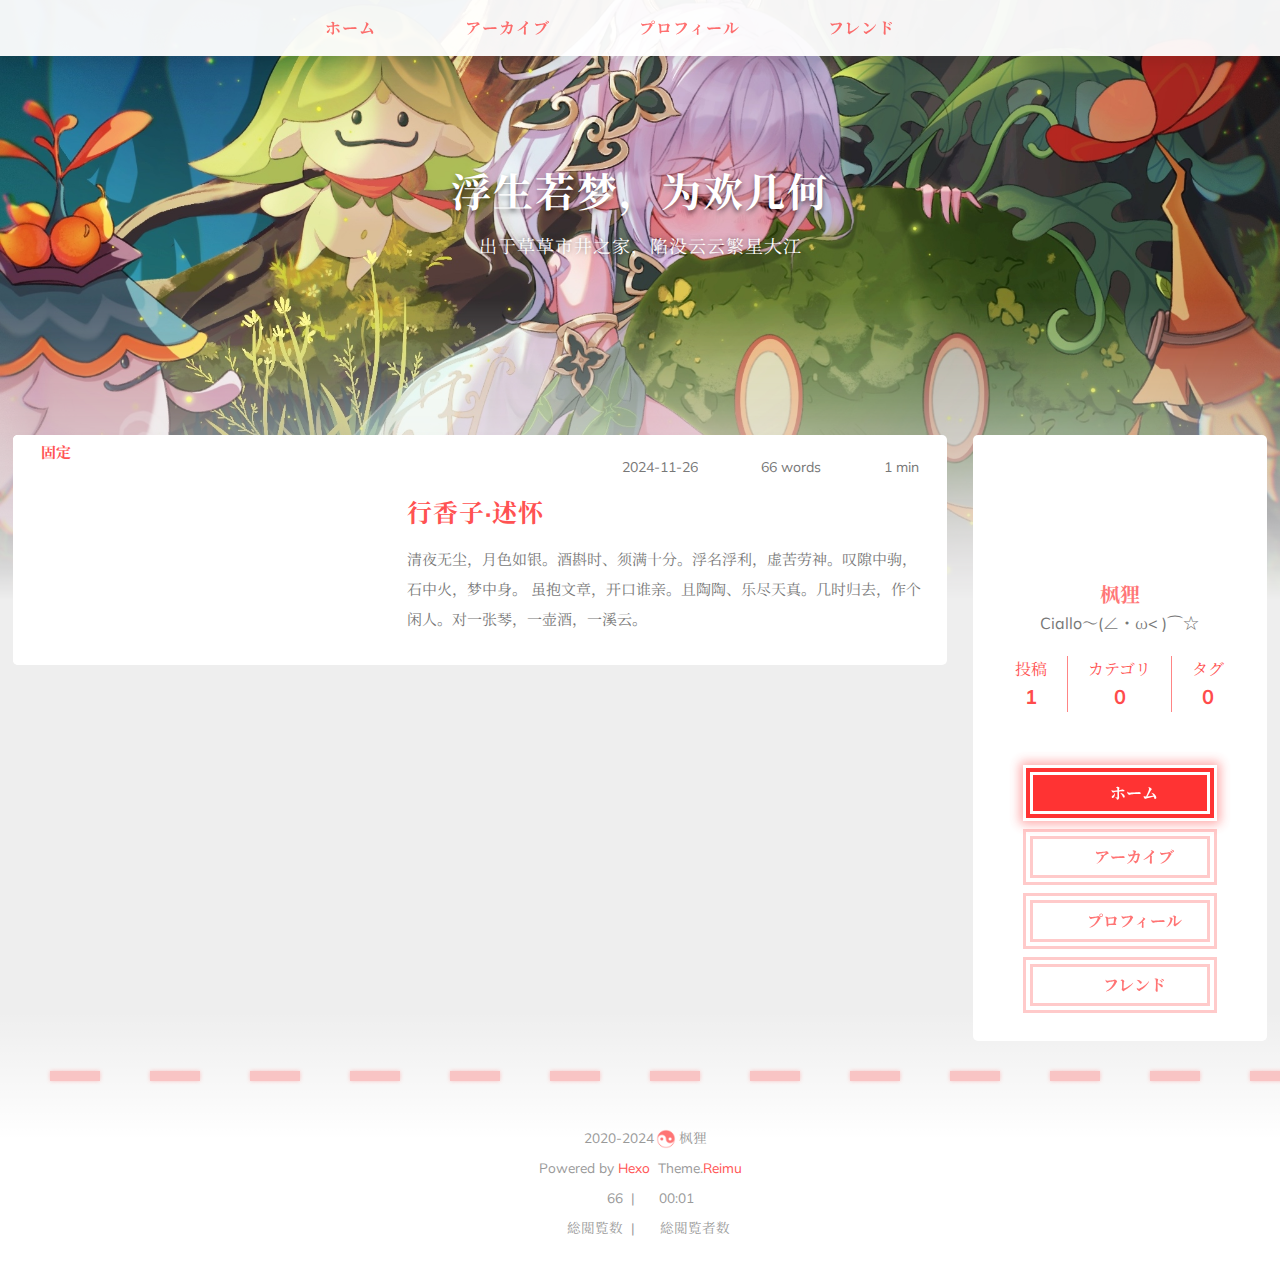
==== index.html @ 03279002 "Site updated: 2024-12-01 19:21:33" ====
<!DOCTYPE html>
  <html lang="zn-CN"  >
  <head>
  <meta charset="utf-8">
  

  

  

  
  <script>window.icon_font = '4552607_tq6stt6tcg';window.clipboard_tips = {"success":"复制成功(*^▽^*)","fail":"复制失败 (ﾟ⊿ﾟ)ﾂ","copyright":{"enable":false,"count":50,"content":"本文版权：本博客所有文章除特别声明外，均采用 BY-NC-SA 许可协议。转载请注明出处！"}};</script>
  
  
  <title>
    
    浮生若梦，为欢几何
  </title>
  <meta name="viewport" content="width=device-width, initial-scale=1, shrink-to-fit=no">
  <link rel="preconnect" href="https://fonts.gstatic.com/" crossorigin><link rel="preload" as="style" href="https://fonts.googleapis.com/css?family=Mulish:400,400italic,700,700italic%7CNoto%20Serif%20SC:400,400italic,700,700italic&display=swap"><link rel="stylesheet" href="https://fonts.googleapis.com/css?family=Mulish:400,400italic,700,700italic%7CNoto%20Serif%20SC:400,400italic,700,700italic&display=swap" media="print" onload="this.media&#x3D;&#39;all&#39;">
  
    <link rel="preload" href="//at.alicdn.com/t/c/font_4552607_tq6stt6tcg.woff2" as="font" type="font/woff2" crossorigin="anonymous">
  
  
    
<link rel="stylesheet" href="/css/loader.css">

  
  
    <meta name="description" content="Ciallo～(∠・ω&lt; )⌒☆">
<meta property="og:type" content="website">
<meta property="og:title" content="浮生若梦，为欢几何">
<meta property="og:url" content="https://youth-maple.github.io/index.html">
<meta property="og:site_name" content="浮生若梦，为欢几何">
<meta property="og:description" content="Ciallo～(∠・ω&lt; )⌒☆">
<meta property="og:locale" content="zn_CN">
<meta property="og:image" content="https://youth-maple.github.io/images/banner.png">
<meta property="article:author" content="枫狸">
<meta property="article:tag" content="闲心，梦游，不知归处，愿还于吾乡">
<meta name="twitter:card" content="summary">
<meta name="twitter:image" content="https://youth-maple.github.io/images/banner.png">
  
  
    <link rel="alternate" href="/atom.xml" title="浮生若梦，为欢几何" type="application/atom+xml">
  
  
    <link rel="shortcut icon" href="/images/%E8%8C%89%E8%8E%89.ico">
  
  
<link rel="stylesheet" href="/css/style.css">

  <link rel="preload" href="https://npm.webcache.cn/photoswipe@5.4.4/dist/photoswipe.css" as="style" onload="this.onload=null;this.rel='stylesheet'">
  
  
  
  
    
<script src="https://npm.webcache.cn/pace-js@1.2.4/pace.min.js" integrity="sha384-k6YtvFUEIuEFBdrLKJ3YAUbBki333tj1CSUisai5Cswsg9wcLNaPzsTHDswp4Az8" crossorigin="anonymous"></script>

  
  
    
<link rel="stylesheet" href="https://npm.webcache.cn/@reimujs/aos@0.1.0/dist/aos.css">

  
<meta name="generator" content="Hexo 7.3.0"></head>

  <body>
    
  <div id='loader'>
    <div class="loading-left-bg loading-bg"></div>
    <div class="loading-right-bg loading-bg"></div>
    <div class="spinner-box">
      <div class="loading-taichi">
        <svg width="150" height="150" viewBox="0 0 1024 1024" class="icon" version="1.1" xmlns="https://www.w3.org/2000/svg" shape-rendering="geometricPrecision">
          <path d="M303.5 432A80 80 0 0 1 291.5 592A80 80 0 0 1 303.5 432z" fill="var(--red-1, #ff5252)" />
          <path d="M512 65A447 447 0 0 1 512 959L512 929A417 417 0 0 0 512 95A417 417 0 0 0 512 929L512 959A447 447 0 0 1 512 65z 
         M512 95A417 417 0 0 1 929 512A208.5 208.5 0 0 1 720.5 720.5L720.5 592A80 80 0 0 0 720.5 432A80 80 0 0 0 720.5 592L720.5 720.5A208.5 208.5 0 0 1 512 512A208.5 208.5 0 0 0 303.5 303.5A208.5 208.5 0 0 0 95 512A417 417 0 0 1 512 95z" fill="var(--red-1, #ff5252)" />
        </svg>
      </div>
      <div class="loading-word">少女祈祷中...</div>
    </div>
  </div>
  </div>
  <script>
    var time = null;
    var startLoading = () => {
      time = Date.now();
      document.getElementById('loader').classList.remove("loading");
    }
    var endLoading = () => {
      if (!time) {
        document.body.style.overflow = 'auto';
        document.getElementById('loader').classList.add("loading");
      } else {
        if (Date.now() - time > 500) {
          time = null;
          document.body.style.overflow = 'auto';
          document.getElementById('loader').classList.add("loading");
        } else {
          setTimeout(endLoading, 500 - (Date.now() - time));
          time = null;
        }
      }
    }
    window.addEventListener('DOMContentLoaded', endLoading);
    document.getElementById('loader').addEventListener('click', endLoading);
  </script>

<div id="copy-tooltip" style="pointer-events: none; opacity: 0; transition: all 0.2s ease; position: fixed;top: 50%;left: 50%;z-index: 999;transform: translate(-50%, -50%);color: white;background: rgba(0, 0, 0, 0.5);padding: 10px 15px;border-radius: 10px;">
</div>


    <div id="container">
      <div id="wrap">
        <div id="header-nav">
  <nav id="main-nav">
    
      <span class="main-nav-link-wrap">
        <div class="main-nav-icon icon-taichi"></div>
        <a class="main-nav-link" href="/">ホーム</a>
      </span>
    
      <span class="main-nav-link-wrap">
        <div class="main-nav-icon icon-taichi"></div>
        <a class="main-nav-link" href="/archives">アーカイブ</a>
      </span>
    
      <span class="main-nav-link-wrap">
        <div class="main-nav-icon icon-taichi"></div>
        <a class="main-nav-link" href="/about">プロフィール</a>
      </span>
    
      <span class="main-nav-link-wrap">
        <div class="main-nav-icon icon-taichi"></div>
        <a class="main-nav-link" href="/friend">フレンド</a>
      </span>
    
    <a id="main-nav-toggle" class="nav-icon"></a>
  </nav>
  <nav id="sub-nav">
    
      <a id="nav-rss-link" class="nav-icon" href="/atom.xml" title="RSSフィード" target="_blank"></a>
    
    
    
  </nav>
</div>
<header id="header">
  
    
      <img fetchpriority="high" src="/images/101418711_p0.jpg" alt="">
    
  
  <div id="header-outer">
    <div id="header-title">
      
        
        
          <a href="/" id="logo">
            <h1 data-aos="slide-up">浮生若梦，为欢几何</h1>
          </a>
        
      
      
        
        <h2 id="subtitle-wrap" data-aos="slide-down">
          
            <a href="/" id="subtitle">出于草草市井之家，陷没云云繁星大江</a>
          
        </h2>
      
    </div>
  </div>
</header>

        <div id="content">
          
          <section id="main">
  
    <div class="post-wrapper">
  <div class="post-wrap-left" data-aos="fade-up">
    
      <a class="post-link" href="/2024/11/26/hello-world/" aria-label="行香子·述怀"></a>
    
    
      <div class="post-sticky">固定</div>
    
    <div class="post-cover-left">
      
        <img data-src="https://github.com/Youth-maple/image/blob/main/102796455_p0.jpg?raw=true" data-sizes="auto" alt="行香子·述怀" class="lazyload">
      
    </div>
    <div class="post-info">
      <div class="post-meta">
        <span><span class="icon-calendar"></span>2024-11-26</span>
        <span><span class="icon-pencil"></span>66 words</span>
        <span><span class="icon-clock"></span>1 min</span>
      </div>
      <h2 class="post-title">行香子·述怀</h2>
      <article class="post-article">
        
          清夜无尘，月色如银。酒斟时、须满十分。浮名浮利，虚苦劳神。叹隙中驹，石中火，梦中身。
虽抱文章，开口谁亲。且陶陶、乐尽天真。几时归去，作个闲人。对一张琴，一壶酒，一溪云。

        
      </article>
    </div>
  </div>
</div>
  



</section>
          
            <aside id="sidebar">
  <div class="sidebar-wrapper ">
    <div class="sidebar-wrap" data-aos="fade-up">
      
        <div class="sidebar-author">
  <img data-src="/avatar/maiden.webp" data-sizes="auto" alt="枫狸" class="lazyload">
  <div class="sidebar-author-name">枫狸</div>
  <div class="sidebar-description">Ciallo～(∠・ω&lt; )⌒☆</div>
</div>
<div class="sidebar-state">
  <div class="sidebar-state-article">
    <div>投稿</div>
    <div class="sidebar-state-number">1</div>
  </div>
  <div class="sidebar-state-category">
    <div>カテゴリ</div>
    <div class="sidebar-state-number">0</div>
  </div>
  <div class="sidebar-state-tag">
    <div>タグ</div>
    <div class="sidebar-state-number">0</div>
  </div>
</div>
<div class="sidebar-social">
  
</div>
<div class="sidebar-menu">
  
    <div class="sidebar-menu-link-wrap">
      <a class="sidebar-menu-link-dummy" href="/" aria-label="ホーム"></a>
      <div class="sidebar-menu-icon icon-taichi"></div>
      <div class="sidebar-menu-link">ホーム</div>
    </div>
  
    <div class="sidebar-menu-link-wrap">
      <a class="sidebar-menu-link-dummy" href="/archives" aria-label="アーカイブ"></a>
      <div class="sidebar-menu-icon icon-taichi"></div>
      <div class="sidebar-menu-link">アーカイブ</div>
    </div>
  
    <div class="sidebar-menu-link-wrap">
      <a class="sidebar-menu-link-dummy" href="/about" aria-label="プロフィール"></a>
      <div class="sidebar-menu-icon icon-taichi"></div>
      <div class="sidebar-menu-link">プロフィール</div>
    </div>
  
    <div class="sidebar-menu-link-wrap">
      <a class="sidebar-menu-link-dummy" href="/friend" aria-label="フレンド"></a>
      <div class="sidebar-menu-icon icon-taichi"></div>
      <div class="sidebar-menu-link">フレンド</div>
    </div>
  
</div>

      
      
    </div>
  </div>

  
</aside>

          
        </div>
        <footer id="footer">
  <div style="width: 100%; overflow: hidden">
    <div class="footer-line"></div>
  </div>
  <div id="footer-info">
    
    <div>
      <span class="icon-copyright"></span>
      2020-2024
      <span class="footer-info-sep"></span>
      枫狸
    </div>
    
      <div>
        Powered by&nbsp;<a href="https://hexo.io/" rel="noopener external nofollow noreferrer" target="_blank">Hexo</a>&nbsp;
        Theme.<a href="https://github.com/D-Sketon/hexo-theme-reimu" rel="noopener external nofollow noreferrer" target="_blank">Reimu</a>
      </div>
    
    
      <div>
        <span class="icon-brush"></span>
        66
        &nbsp;|&nbsp;
        <span class="icon-coffee"></span>
        00:01
      </div>
    
    
    
    
      <div>
        <span class="icon-eye"></span>
        <span id="busuanzi_container_site_pv">総閲覧数&nbsp;<span id="busuanzi_value_site_pv"></span></span>
        &nbsp;|&nbsp;
        <span class="icon-user"></span>
        <span id="busuanzi_container_site_uv">総閲覧者数&nbsp;<span id="busuanzi_value_site_uv"></span></span>
      </div>
    
  </div>
</footer>

        <div class="sidebar-top">
          <div class="sidebar-top-taichi"></div>
          <div class="arrow-up"></div>
        </div>
        <div id="mask"></div>
      </div>
      <nav id="mobile-nav">
  <div class="sidebar-wrap">
    
      <div class="sidebar-author">
  <img data-src="/avatar/maiden.webp" data-sizes="auto" alt="枫狸" class="lazyload">
  <div class="sidebar-author-name">枫狸</div>
  <div class="sidebar-description">Ciallo～(∠・ω&lt; )⌒☆</div>
</div>
<div class="sidebar-state">
  <div class="sidebar-state-article">
    <div>投稿</div>
    <div class="sidebar-state-number">1</div>
  </div>
  <div class="sidebar-state-category">
    <div>カテゴリ</div>
    <div class="sidebar-state-number">0</div>
  </div>
  <div class="sidebar-state-tag">
    <div>タグ</div>
    <div class="sidebar-state-number">0</div>
  </div>
</div>
<div class="sidebar-social">
  
</div>
<div class="sidebar-menu">
  
    <div class="sidebar-menu-link-wrap">
      <a class="sidebar-menu-link-dummy" href="/" aria-label="ホーム"></a>
      <div class="sidebar-menu-icon icon-taichi"></div>
      <div class="sidebar-menu-link">ホーム</div>
    </div>
  
    <div class="sidebar-menu-link-wrap">
      <a class="sidebar-menu-link-dummy" href="/archives" aria-label="アーカイブ"></a>
      <div class="sidebar-menu-icon icon-taichi"></div>
      <div class="sidebar-menu-link">アーカイブ</div>
    </div>
  
    <div class="sidebar-menu-link-wrap">
      <a class="sidebar-menu-link-dummy" href="/about" aria-label="プロフィール"></a>
      <div class="sidebar-menu-icon icon-taichi"></div>
      <div class="sidebar-menu-link">プロフィール</div>
    </div>
  
    <div class="sidebar-menu-link-wrap">
      <a class="sidebar-menu-link-dummy" href="/friend" aria-label="フレンド"></a>
      <div class="sidebar-menu-icon icon-taichi"></div>
      <div class="sidebar-menu-link">フレンド</div>
    </div>
  
</div>

    
  </div>
  
</nav>

    </div>
    
    
<script src="https://npm.webcache.cn/lazysizes@5.3.2/lazysizes.min.js" integrity="sha384-3gT&#x2F;vsepWkfz&#x2F;ff7PpWNUeMzeWoH3cDhm&#x2F;A8jM7ouoAK0&#x2F;fP&#x2F;9bcHHR5kHq2nf+e" crossorigin="anonymous"></script>


<script src="https://npm.webcache.cn/clipboard@2.0.11/dist/clipboard.min.js" integrity="sha384-J08i8An&#x2F;QeARD9ExYpvphB8BsyOj3Gh2TSh1aLINKO3L0cMSH2dN3E22zFoXEi0Q" crossorigin="anonymous"></script>



<script src="/js/script.js"></script>



  
<script src="/js/aos.js"></script>

  <script>
    var aosInit = () => {
      AOS.init({
        duration: 1000,
        easing: "ease",
        once: true,
        offset: 50,
      });
    };
    if (document.readyState === 'loading') {
      document.addEventListener('DOMContentLoaded', aosInit);
    } else {
      aosInit();
    }
  </script>



<script src="/js/pjax_script.js" data-pjax></script>







  
<script src="https://npm.webcache.cn/mouse-firework@0.0.6/dist/index.umd.js" integrity="sha384-vkGvf25gm1C1PbcoD5dNfc137HzNL&#x2F;hr1RKA5HniJOaawtvUmH5lTVFgFAruE9Ge" crossorigin="anonymous"></script>

  <script>
    window.firework && window.firework(JSON.parse('{"excludeElements":["a","button"],"particles":[{"shape":"circle","move":["emit"],"easing":"easeOutExpo","colors":["#ff5252","#ff7c7c","#ffafaf","#ffd0d0"],"number":20,"duration":[1200,1800],"shapeOptions":{"radius":[16,32],"alpha":[0.3,0.5]}},{"shape":"circle","move":["diffuse"],"easing":"easeOutExpo","colors":["#ff0000"],"number":1,"duration":[1200,1800],"shapeOptions":{"radius":20,"alpha":[0.2,0.5],"lineWidth":6}}]}'))
  </script>








<div id="lazy-script">
  <div>
    
    
      
    
    
  </div>
</div>


  <script>
    console.log(String.raw`%c 
 ______     ______     __     __    __     __  __    
/\  == \   /\  ___\   /\ \   /\ "-./  \   /\ \/\ \   
\ \  __<   \ \  __\   \ \ \  \ \ \-./\ \  \ \ \_\ \  
 \ \_\ \_\  \ \_____\  \ \_\  \ \_\ \ \_\  \ \_____\ 
  \/_/ /_/   \/_____/   \/_/   \/_/  \/_/   \/_____/ 
                                                  
`,'color: #ff5252;')
    console.log('%c Theme.Reimu v' + '0.3.5' + ' %c https://github.com/D-Sketon/hexo-theme-reimu ', 'color: white; background: #ff5252; padding:5px 0;', 'padding:4px;border:1px solid #ff5252;')
  </script>
  



  
<script src="https://npm.webcache.cn/busuanzi@2.3.0/bsz.pure.mini.js" integrity="sha384-0M75wtSkhjIInv4coYlaJU83+OypaRCIq2SukQVQX04eGTCBXJDuWAbJet56id+S" crossorigin="anonymous" async></script>




<script>
  if ('serviceWorker' in navigator) {
    navigator.serviceWorker.getRegistrations().then((registrations) => {
      for (let registration of registrations) {
        registration.unregister();
      }
    });
  }
</script>

  </body>
  </html>
---- css/loader.css ----
[data-theme="dark"] #loader .loading-bg {
  background-color: rgba(37,37,37,0.9);
}
[data-theme="dark"] #loader .spinner-box .loading-word {
  color: var(--red-1, #ff5252);
}
#loader .loading-bg {
  position: fixed;
  z-index: 1000;
  width: 50%;
  height: 100%;
  background-color: rgba(255,255,255,0.9);
  transition: 0.8s;
}
#loader .loading-right-bg {
  right: 0;
}
#loader .spinner-box {
  position: fixed;
  z-index: 1001;
  display: flex;
  justify-content: center;
  align-items: center;
  width: 100%;
  height: 100vh;
  opacity: 1;
  transition: 0.5s;
}
#loader .spinner-box .loading-taichi {
  opacity: 0.8;
  animation: rotate-all 2s linear infinite;
}
#loader .spinner-box .loading-word {
  position: absolute;
  color: var(--red-1, #ff5252);
  top: calc(50% + 110px);
  left: 50%;
  transform: translate(-50%, -50%);
  font: 700 1.2rem Mulish, 'Noto Serif SC', 'Noto Serif JP', -apple-system, 'PingFang SC', 'Microsoft YaHei', sans-serif;
}
#loader.loading .loading-left-bg {
  transform: translate(-100%, 0);
}
#loader.loading .loading-right-bg {
  transform: translate(100%, 0);
}
#loader.loading .spinner-box {
  opacity: 0;
  visibility: hidden;
}
@keyframes rotate-all {
  100% {
    transform: rotate(360deg);
  }
}
---- css/style.css ----
:root {
  --red-0: #f00;
  --red-1: #ff5252;
  --red-2: #ff7c7c;
  --red-3: #ffafaf;
  --red-4: #ffd0d0;
  --red-5: #ffe4e4;
  --red-5-5: #ffecec;
  --red-6: #fff3f3;
  --grey-9: #999;
  --grey-7: #777;
  --color-archive-year: #000;
  --color-default: #555;
  --color-border: var(--red-3);
  --color-link: var(--red-1);
  --color-background: #eee;
  --color-code-background: #f5f5f5;
  --color-header-background: rgba(255,255,255,0.9);
  --color-footer-background: #fff;
  --color-mobile-nav-background: #fff;
  --color-wrap: #fff;
  --color-sticky: #fff;
  --color-h2-border: #eee;
  --color-meta-shadow: var(--red-6);
  --color-hover-shadow: rgba(150,150,150,0.1);
  --color-h2-after: var(--red-1);
  --color-red-6-shadow: rgba(255,78,78,0.6);
  --color-red-3-shadow: rgba(255,78,78,0.3);
  --highlight-nav: #e6e6e6;
  --highlight-scrollbar: #d6d6d6;
  --highlight-background: #f7f7f7;
  --highlight-current-line: #dadada;
  --highlight-selection: #e9e9e9;
  --highlight-foreground: #4d4d4d;
  --highlight-comment: #7d7d7d;
  --highlight-red: #c8362b;
  --highlight-orange: #b66014;
  --highlight-yellow: #cb911d;
  --highlight-green: #2ea52e;
  --highlight-aqua: #479d9d;
  --highlight-blue: #1973b8;
  --highlight-purple: #7135ac;
  --cursor-default: url("../images/cursor/reimu-cursor-default.png"), auto;
  --cursor-pointer: url("../images/cursor/reimu-cursor-pointer.png"), pointer;
  --cursor-text: url("../images/cursor/reimu-cursor-text.png"), text;
}
[data-theme="dark"]:root {
  --red-0: var(--red-1);
  --red-4: rgba(255,208,208,0.5);
  --red-5: rgba(255,228,228,0.2);
  --red-5-5: rgba(255,236,236,0.1);
  --red-6: rgba(255,243,243,0.2);
  --color-archive-year: #999;
  --color-default: #999;
  --color-border: var(--red-5);
  --color-background: #21252b;
  --color-code-background: rgba(232,232,232,0.1);
  --color-header-background: #222;
  --color-footer-background: #21252b;
  --color-mobile-nav-background: #21252b;
  --color-wrap: #272b30;
  --color-h2-border: #47474a;
  --color-meta-shadow: rgba(0,0,0,0.2);
  --color-hover-shadow: rgba(0,0,0,0.2);
  --highlight-nav: #2e353f;
  --highlight-scrollbar: #454d59;
  --highlight-background: #22272e;
  --highlight-current-line: #393939;
  --highlight-selection: #515151;
  --highlight-foreground: #ccc;
  --highlight-comment: #999;
  --highlight-red: #f47067;
  --highlight-orange: #f69d50;
  --highlight-yellow: #fc6;
  --highlight-green: #9c9;
  --highlight-aqua: #6cc;
  --highlight-blue: #54b6ff;
  --highlight-purple: #dcbdfb;
}
[data-theme="dark"]:root img {
  filter: brightness(70%);
}
[data-theme="dark"]:root .pswp__img {
  opacity: 1;
  filter: none;
  animation: none;
}
[data-theme="dark"]:root img.lazyloaded {
  opacity: 1;
  animation: blur-darken 0.8s ease-in-out forwards;
}
body [data-aos='fade-up'] {
  transform: translate3d(0, 30px, 0);
}
body [data-aos='zoom-in'] {
  transform: scale(0.8);
}
[data-aos^=fade],
[data-aos^=zoom] {
  transition-property: all !important;
}
@keyframes blur {
  0% {
    filter: blur(10px);
  }
  to {
    filter: blur(0);
  }
}
@keyframes blur-darken {
  0% {
    filter: blur(10px) brightness(70%);
  }
  to {
    filter: blur(0) brightness(70%);
  }
}
@keyframes rotate-all {
  100% {
    transform: rotate(360deg);
  }
}
@keyframes transform-all {
  100% {
    transform: translateX(-100px);
  }
}
.article-entry h1 {
  font-size: 2em;
}
.article-entry h2 {
  font-size: 1.5em;
  position: relative;
}
.article-entry h2:before {
  content: "";
  position: absolute;
  width: 100%;
  border-bottom: 1px solid var(--color-h2-border);
  bottom: -15px;
  box-sizing: unset;
  transition: 1s;
}
.article-entry h2:after {
  content: "";
  position: absolute;
  background: var(--color-h2-after);
  width: 1em;
  height: 7px;
  bottom: -18px;
  left: 0;
  border-radius: 10px;
  box-shadow: 0 2px 12px var(--color-red-6-shadow);
  transition: 0.3s;
}
.article-entry h2:hover:after {
  width: 3em;
}
.article-entry h3 {
  font-size: 1.3em;
}
.article-entry h4 {
  font-size: 1.2em;
}
.article-entry h5 {
  font-size: 1em;
}
.article-entry h6 {
  font-size: 1em;
  color: var(--grey-9);
}
.article-entry hr {
  margin: 10px 0;
  opacity: 0.3;
  height: 4px;
  background-image: linear-gradient(to right, var(--red-0) 50%, transparent 0%);
  background-size: 50px 4px;
  background-repeat: repeat-x;
  border: none;
  filter: drop-shadow(0px 0px 2px var(--red-1));
  transition: opacity 0.3s;
}
.article-entry hr:hover {
  opacity: 0.5;
}
.article-entry strong {
  font-weight: bold;
}
.article-entry em,
.article-entry cite {
  font-style: italic;
}
.article-entry sup,
.article-entry sub {
  font-size: 0.75em;
  line-height: 0;
  position: relative;
  vertical-align: baseline;
}
.article-entry sup {
  top: -0.5em;
}
.article-entry sub {
  bottom: -0.2em;
}
.article-entry small {
  font-size: 0.85em;
}
.article-entry acronym,
.article-entry abbr {
  text-decoration: none;
  border-bottom: 1px dotted;
}
.article-entry ul,
.article-entry ol,
.article-entry dl {
  margin: 0 20px;
  line-height: 1.8em;
}
.article-entry ul ul,
.article-entry ol ul,
.article-entry ul ol,
.article-entry ol ol {
  margin-top: 0;
  margin-bottom: 0;
}
.article-entry ul {
  list-style: disc;
}
.article-entry ol {
  list-style: decimal;
}
.article-entry dt {
  font-weight: bold;
}
@font-face {
  font-family: "iconfont";
  src: url("//at.alicdn.com/t/c/font_4552607_tq6stt6tcg.woff2") format('woff2');
  font-display: swap;
}
.tag-wrap .archives-tag-list-link:before {
  font-family: "iconfont";
  content: "\e622";
}
.category-wrap .archives-category-list-link:before {
  font-family: "iconfont";
  content: "\e604";
}
.article-date-link:before {
  font-family: "iconfont";
  content: "\e606";
}
.article-category-link:before {
  font-family: "iconfont";
  content: "\e604";
}
.article-tag-list-link:before {
  font-family: "iconfont";
  content: "\e622";
}
.article-comment-link:before {
  font-family: "iconfont";
  content: "\e608";
}
.icon-copyright:before {
  font-family: "iconfont";
  content: "\e60a";
}
.icon-brush:before {
  font-family: "iconfont";
  content: "\e618";
}
.icon-coffee:before {
  font-family: "iconfont";
  content: "\e607";
}
.icon-eye:before {
  font-family: "iconfont";
  content: "\e60f";
}
.icon-user:before {
  font-family: "iconfont";
  content: "\e628";
}
#main-nav-toggle:before {
  font-family: "iconfont";
  content: "\e62f";
}
#nav-rss-link:before {
  font-family: "iconfont";
  content: "\e61f";
}
#nav-search-btn:before {
  font-family: "iconfont";
  content: "\e631";
}
#nav-sun-btn:before {
  font-family: "iconfont";
  content: "\e621";
}
#nav-moon-btn:before {
  font-family: "iconfont";
  content: "\e617";
}
.icon-copy:before {
  font-family: "iconfont";
  content: "\e60c";
}
.icon-chevron-down:before {
  font-family: "iconfont";
  content: "\e609";
}
.icon-check:before {
  font-family: "iconfont";
  content: "\e636";
}
.icon-times:before {
  font-family: "iconfont";
  content: "\e637";
}
.post-meta .icon-calendar:before {
  font-family: "iconfont";
  content: "\e605";
}
.post-meta .icon-pencil:before {
  font-family: "iconfont";
  content: "\e61b";
}
.post-meta .icon-clock:before {
  font-family: "iconfont";
  content: "\e613";
}
.post-sticky:before {
  font-family: "iconfont";
  content: "\e627";
}
.reimu-popup .popup-btn-close:before {
  font-family: "iconfont";
  content: "\e626";
}
.reimu-search-input-icon:before {
  font-family: "iconfont";
  content: "\e631";
}
.ais-pagination--item__previous a:before {
  font-family: "iconfont";
  content: "\e601";
}
.ais-pagination--item__next a:before {
  font-family: "iconfont";
  content: "\e630";
}
.sidebar-btn-wrapper .sidebar-toc-btn:before {
  font-family: "iconfont";
  content: "\e633";
}
.sidebar-btn-wrapper .sidebar-common-btn:before {
  font-family: "iconfont";
  content: "\e632";
}
.sidebar-top .arrow-up:before {
  font-family: "iconfont";
  content: "\e634";
}
.icon-link:before {
  font-family: "iconfont";
  content: "\e639";
}
.icon-globe:before {
  font-family: "iconfont";
  content: "\e638";
}
.icon-creative-commons:before {
  font-family: "iconfont";
  content: "\e63a";
}
.icon-taichi:before {
  font-family: "iconfont";
  content: "\e62b";
}
html,
body,
div,
span,
applet,
object,
iframe,
h1,
h2,
h3,
h4,
h5,
h6,
p,
blockquote,
pre,
a,
abbr,
acronym,
address,
big,
cite,
code,
del,
dfn,
em,
img,
ins,
kbd,
q,
s,
samp,
small,
strike,
strong,
sub,
sup,
tt,
var,
dl,
dt,
dd,
ol,
ul,
li,
fieldset,
form,
label,
legend,
table,
caption,
tbody,
tfoot,
thead,
tr,
th,
td {
  margin: 0;
  padding: 0;
  border: 0;
  outline: 0;
  font-weight: inherit;
  font-style: inherit;
  font-family: inherit;
  font-size: 100%;
  vertical-align: baseline;
}
body {
  line-height: 1;
  color: #000;
  background: #fff;
}
ol,
ul {
  list-style: none;
}
table {
  border-collapse: separate;
  border-spacing: 0;
  vertical-align: middle;
}
caption,
th,
td {
  text-align: left;
  font-weight: normal;
  vertical-align: middle;
}
a img {
  border: none;
}
h1,
h2,
h3,
h4,
h5,
h6 {
  font-family: 'Mulish','Noto Serif SC', -apple-system, 'PingFang SC', 'Microsoft YaHei', sans-serif;
  font-weight: 700;
}
input,
button {
  margin: 0;
  padding: 0;
}
input::-moz-focus-inner,
button::-moz-focus-inner {
  border: 0;
  padding: 0;
}
html,
body,
#container {
  height: 100%;
  scroll-behavior: smooth;
  cursor: var(--cursor-default);
}
body {
  width: 100%;
  background: var(--color-background);
  -webkit-text-size-adjust: 100%;
  -webkit-font-smoothing: antialiased;
  text-size-adjust: 100%;
  font-family: 'Mulish','Noto Serif SC', -apple-system, 'PingFang SC', 'Microsoft YaHei', sans-serif;
  transition: background 0.3s;
}
body ::selection {
  background: var(--red-1);
  color: #fff;
}
a {
  cursor: var(--cursor-pointer) !important;
}
.site-search input {
  cursor: var(--cursor-text) !important;
}
#main span,
#main p,
#main code,
#main kbd,
#main input,
#main textarea {
  cursor: var(--cursor-text) !important;
}
#main nav span {
  cursor: var(--cursor-default) !important;
}
#container {
  position: relative;
}
.mobile-nav-on {
  overflow: hidden !important;
}
#wrap {
  position: absolute;
  z-index: 1;
  top: 0;
  left: 0;
  height: 100%;
  width: 100%;
  transition: 0.3s;
  background: var(--color-background);
}
#main {
  padding: 0 10px;
  max-width: 100%;
  box-sizing: border-box;
}
@media screen and (max-width: 959px) {
  #main {
    min-width: 100%;
  }
}
#content {
  position: relative;
  display: flex;
  padding-top: 5px;
  align-items: stretch;
  max-width: 1350px;
  margin: 0 auto;
  overflow: visible;
}
@media screen and (min-width: 960px) {
  #main {
    padding: 0;
    width: 73%;
    margin: 0 1%;
  }
}
#mask {
  display: none;
  z-index: 1000;
  position: fixed;
  top: 0;
  left: 0;
  width: 100%;
  height: 100%;
  background: rgba(0,0,0,0.5);
}
.mobile-nav-on #mask {
  display: block;
}
#header {
  min-height: 400px;
  height: 35vh;
  position: relative;
}
#header img {
  position: absolute;
  top: 0;
  left: 0;
  width: 100%;
  height: 150%;
  z-index: -2;
  user-select: none;
  display: block;
  object-fit: cover;
  transition: 0.3s;
  -webkit-mask: linear-gradient(to top, transparent, #fff 50%);
  mask: linear-gradient(to top, transparent, #fff 50%);
}
@media screen and (max-width: 959px) {
  #header img {
    height: 120%;
  }
}
@media screen and (max-width: 767px) {
  #header img {
    height: 100%;
  }
}
#header-outer {
  height: 100%;
  position: relative;
  max-width: 100%;
}
[data-theme="dark"] #header-nav:hover {
  background: var(--color-header-background);
}
#header-nav {
  position: fixed;
  top: 0;
  left: 0;
  right: 0;
  display: flex;
  justify-content: center;
  overflow: hidden;
  background: var(--color-header-background);
  box-shadow: 0 0 15px 5px rgba(0,0,0,0.1);
  transition: background 0.3s, top 0.3s;
  z-index: 200;
}
#header-nav:hover {
  background: rgba(255,255,255,0.95);
}
#header-nav.header-nav-hidden {
  top: -80px;
}
#header-title {
  font-family: 'Mulish','Noto Serif SC', -apple-system, 'PingFang SC', 'Microsoft YaHei', sans-serif;
  font-weight: 700;
  text-align: center;
  position: absolute;
  top: 50%;
  margin: -20px 2.5% 0;
  width: 95%;
}
#logo,
#subtitle {
  text-decoration: none;
  color: #fff;
}
#logo {
  font-size: 40px;
  font-weight: 700;
  letter-spacing: 2px;
  display: inline-block;
  transform: translateY(-20%);
  text-shadow: 0 0.2rem 0.3rem rgba(0,0,0,0.5);
}
@media screen and (max-width: 959px) {
  #logo {
    font-size: 35px;
  }
}
@media screen and (min-width: 480px) and (max-width: 767px) {
  #logo {
    font-size: 30px;
  }
}
@media screen and (max-width: 479px) {
  #logo {
    font-size: 30px;
  }
}
#subtitle {
  font-size: 18px;
  font-weight: 400;
  letter-spacing: 1px;
  text-shadow: 0 0 5px rgba(0,0,0,0.5);
}
@media screen and (max-width: 959px) {
  #subtitle {
    font-size: 15px;
  }
}
@media screen and (min-width: 480px) and (max-width: 767px) {
  #subtitle {
    font-size: 14px;
  }
}
@media screen and (max-width: 479px) {
  #subtitle {
    font-size: 13px;
  }
}
#subtitle-wrap {
  margin-top: 18px;
}
#main-nav {
  display: flex;
  align-items: center;
}
.nav-icon,
.main-nav-link-wrap,
.main-nav-link,
.main-nav-icon {
  color: var(--red-0);
  opacity: 0.8;
  text-decoration: none;
  transition: 0.2s;
  padding: 20px 15px;
}
.main-nav-link-wrap {
  padding: 0 15px;
  display: flex;
  transition: 0.3s;
}
.main-nav-link-wrap:hover {
  opacity: 1;
}
@media screen and (max-width: 959px) {
  .main-nav-link-wrap {
    padding: 0 10px;
  }
}
@media screen and (max-width: 767px) {
  .main-nav-link-wrap {
    padding: 0 4px;
  }
}
.nav-icon {
  text-align: center;
  font-size: 14px;
  width: 14px;
  height: 14px;
  will-change: transform;
}
.nav-icon:hover {
  opacity: 1;
  transform: scale(1.1);
}
[data-theme="dark"] .main-nav-link,
[data-theme="dark"] .nav-icon,
[data-theme="dark"] .main-nav-link-wrap {
  color: var(--red-2);
}
@media screen and (max-width: 767px) {
  .main-nav-link-wrap {
    display: none;
  }
}
.main-nav-link-wrap:hover .main-nav-icon:before {
  transform: rotate(90deg) scale(1.1);
}
.main-nav-link {
  letter-spacing: 1px;
  font-weight: 700;
  opacity: 0.7;
}
.main-nav-icon {
  cursor: var(--cursor-pointer);
  padding: 15px 5px;
  display: flex;
  align-items: center;
}
.main-nav-icon:before {
  font-size: 24px;
  font-weight: 400;
  transform: rotate(90deg);
  transition: transform 0.3s;
  will-change: transform;
}
#main-nav-toggle {
  display: none;
}
@media screen and (max-width: 767px) {
  #main-nav-toggle {
    display: block;
  }
}
#sub-nav {
  display: flex;
  align-items: center;
}
#nav-sun-btn:before,
#nav-moon-btn:before {
  font-weight: 700;
}
.hr-line {
  margin: 10px 35px;
  opacity: 0.3;
  height: 4px;
  background-image: linear-gradient(to right, var(--red-0) 50%, transparent 0%);
  background-size: 50px 4px;
  background-repeat: repeat-x;
  filter: drop-shadow(0px 0px 2px var(--red-1));
  transition: opacity 0.3s;
}
.hr-line:hover {
  opacity: 0.5;
}
.article-inner {
  background: var(--color-wrap);
  border-radius: 5px;
  overflow: hidden;
  transition: 0.3s;
}
.article-meta {
  display: flex;
  flex-direction: column;
  padding: 20px 35px 0;
}
.article-date-link,
.article-category-link {
  text-decoration: none;
  text-transform: uppercase;
  font-size: 14px;
  color: var(--red-1);
  background: var(--red-5);
  border-radius: 20px;
  padding: 10px 18px;
  margin: 0 12px 1em 0;
  box-shadow: 0 0 5px 3px var(--color-meta-shadow);
  transition: 0.3s;
}
.article-date {
  display: flex;
}
.article-date-link:before {
  margin-right: 10px;
}
.article-category {
  display: flex;
  flex-wrap: wrap;
}
.article-category-link:before {
  font-weight: 700;
  margin-right: 10px;
}
.article-entry {
  color: var(--color-default);
  padding: 0 35px;
}
.article-entry:before,
.article-entry:after {
  content: "";
  display: table;
}
.article-entry:after {
  clear: both;
}
@media screen and (max-width: 767px) {
  .article-entry {
    padding: 0 20px;
  }
}
.article-entry p,
.article-entry table {
  line-height: 1.8em;
  margin: 1.8em 0;
}
.article-entry h1,
.article-entry h2,
.article-entry h3,
.article-entry h4,
.article-entry h5,
.article-entry h6 {
  font-weight: bold;
  line-height: 1.2em;
  margin: 1.2em 0;
}
.article-entry h1:before,
.article-entry h2:before,
.article-entry h3:before,
.article-entry h4:before,
.article-entry h5:before,
.article-entry h6:before {
  font-family: "iconfont";
  font-weight: normal;
}
.article-entry h1 a,
.article-entry h2 a,
.article-entry h3 a,
.article-entry h4 a,
.article-entry h5 a,
.article-entry h6 a {
  font-family: "iconfont";
  opacity: 0.5;
  margin-right: 5px;
  transition: 0.3s;
}
.article-entry h1 a:hover,
.article-entry h2 a:hover,
.article-entry h3 a:hover,
.article-entry h4 a:hover,
.article-entry h5 a:hover,
.article-entry h6 a:hover {
  opacity: 0.8;
  text-decoration: none !important;
}
.article-entry h2 {
  margin-bottom: 40px;
}
.article-entry a {
  color: var(--color-link);
  text-decoration: none;
}
.article-entry a:hover {
  text-decoration: underline;
}
.article-entry ul,
.article-entry ol,
.article-entry dl {
  margin-top: 1.8em;
  margin-bottom: 1.8em;
}
.article-entry li:hover::marker {
  transition: color 0.2s;
  color: var(--red-1);
}
.article-entry img,
.article-entry video {
  max-width: 100%;
  height: auto;
  display: block;
  margin: auto;
  opacity: 0;
  transition: 0.3s;
}
.article-entry img.lazyloaded {
  opacity: 1;
  animation: blur 0.8s ease-in-out forwards;
}
.article-entry iframe {
  border: none;
}
.article-entry table {
  width: 100%;
  border-collapse: collapse;
  border-spacing: 0;
}
.article-entry th {
  font-weight: bold;
  border-bottom: 3px solid var(--color-border);
  padding-bottom: 0.5em;
}
.article-entry td {
  border-bottom: 1px solid var(--color-border);
  padding: 10px 0;
}
.article-entry blockquote {
  background: var(--red-5-5);
  border-left: 6px var(--red-4) solid;
  margin: 1.8em 0;
  border-radius: 5px;
  transition: 0.3s;
  padding: 1px 10px;
  box-shadow: 0 0 5px 2px var(--color-meta-shadow);
}
.article-entry blockquote:hover {
  box-shadow: 0 0 6px 6px var(--color-meta-shadow);
}
.article-entry blockquote footer {
  font-size: 14px;
  margin: 1.8em 0;
}
.article-entry blockquote footer cite:before {
  content: "—";
  padding: 0 0.5em;
}
.article-entry .pullquote {
  text-align: left;
  width: 45%;
  margin: 0;
}
.article-entry .pullquote.left {
  margin-left: 0.5em;
  margin-right: 1em;
}
.article-entry .pullquote.right {
  margin-right: 0.5em;
  margin-left: 1em;
}
.article-entry .caption {
  color: var(--grey-9);
  display: block;
  font-size: 0.9em;
  margin-top: 0.5em;
  position: relative;
  text-align: center;
}
.article-entry .video-container {
  position: relative;
  padding-top: 56.25%;
  height: 0;
  overflow: hidden;
}
.article-entry .video-container iframe,
.article-entry .video-container object,
.article-entry .video-container embed {
  position: absolute;
  top: 0;
  left: 0;
  width: 100%;
  height: 100%;
  margin-top: 0;
}
.article-more-link a {
  display: inline-block;
  line-height: 1em;
  padding: 10px 18px;
  border-radius: 20px;
  background: var(--red-5);
  color: var(--red-1);
  text-decoration: none;
  box-shadow: 0 0 5px 3px var(--color-meta-shadow);
  transition: 0.3s;
}
.article-more-link a:hover {
  background: var(--color-link);
  color: #fff;
  text-decoration: none;
}
.article-footer {
  font-size: 14px;
  margin: 0 35px 20px;
}
.article-footer:before,
.article-footer:after {
  content: "";
  display: table;
}
.article-footer:after {
  clear: both;
}
.article-footer:hover:before {
  opacity: 0.5;
}
.article-footer:before {
  content: "";
  display: block;
  margin-top: 10px;
  opacity: 0.3;
  height: 4px;
  background-image: linear-gradient(to right, var(--red-0) 50%, transparent 0%);
  background-size: 50px 4px;
  background-repeat: repeat-x;
  filter: drop-shadow(0px 0px 2px var(--red-1));
  transition: 0.3s;
}
.article-footer a {
  text-decoration: none;
}
.article-tag-list-link,
.article-comment-link,
.article-visitor-link {
  color: var(--red-1);
  margin-top: 20px;
}
.article-tag-list-item {
  float: left;
  text-decoration: none;
  text-transform: uppercase;
  background: var(--red-5);
  border-radius: 20px;
  padding: 10px 18px;
  margin-top: 20px;
  margin-right: 10px;
  box-shadow: 0 0 5px 3px var(--color-meta-shadow);
}
.article-tag-list-link:before {
  margin-right: 10px;
}
.article-comment-link {
  float: right;
  background: var(--red-5);
  margin-left: 20px;
  border-radius: 20px;
  padding: 10px 18px;
}
.article-comment-link:before {
  margin-right: 10px;
}
.article-visitor-link {
  float: right;
  font-size: 14px;
  background: var(--red-5);
  border-radius: 20px;
  padding: 10px 18px;
}
#article-nav {
  margin-top: 10px;
  display: flex;
  flex-direction: column;
  border-radius: 5px;
  overflow: hidden;
}
@media screen and (min-width: 768px) {
  #article-nav {
    flex-direction: row;
  }
}
.article-nav-link-wrap {
  color: #fff;
  position: relative;
  flex: 1;
  display: flex;
  flex-direction: column;
  justify-content: center;
  padding-left: 20px;
  opacity: 0.9;
  transition: opacity 0.3s;
  height: 150px;
  min-height: 150px;
  flex-shrink: 0;
}
.article-nav-link-wrap a,
.article-nav-link-wrap img {
  position: absolute;
  top: 0;
  left: 0;
  width: 100%;
  height: 100%;
  filter: brightness(70%);
}
.article-nav-link-wrap img {
  display: block;
  opacity: 0;
  object-fit: cover;
  z-index: -1;
}
.article-nav-link-wrap img.lazyloaded {
  opacity: 1;
}
.article-nav-link-wrap:hover {
  opacity: 1;
}
.article-nav-link-right {
  align-items: flex-end;
  padding-right: 20px;
}
.article-nav-caption {
  text-transform: uppercase;
  letter-spacing: 2px;
  font-weight: bold;
}
.article-nav-title {
  font-size: 1.2em;
  line-height: 1.8em;
  margin-top: 0.8em;
  text-shadow: 0 0.2rem 0.3rem rgba(0,0,0,0.5);
}
.article-gallery {
  background: #000;
  position: relative;
}
.article-gallery-photos {
  position: relative;
  overflow: hidden;
}
.article-gallery-img {
  display: none;
  max-width: 100%;
}
.article-gallery-img:first-child {
  display: block;
}
.article-gallery-img.loaded {
  position: absolute;
  display: block;
}
.article-gallery-img img {
  display: block;
  max-width: 100%;
  margin: 0 auto;
}
.katex-display {
  overflow-x: auto;
  overflow-y: hidden;
}
.post-link {
  position: absolute;
  top: 0;
  left: 0;
  width: 100%;
  height: 100%;
}
.post-wrap-left,
.post-wrap-right {
  width: 100%;
  height: 230px;
  margin-bottom: 40px;
  position: relative;
  border-radius: 5px;
  background: var(--color-wrap);
  display: flex;
  transition: 0.3s;
}
[data-theme="dark"] .post-wrap-left,
[data-theme="dark"] .post-wrap-right {
  box-shadow: 0 0 10px 3px var(--color-hover-shadow);
}
.post-wrapper {
  border-radius: 5px;
  transition: 0.3s;
}
.post-wrapper .aos-animate {
  transition-property: initial !important;
}
@media screen and (min-width: 768px) {
  .post-wrapper .aos-animate:hover {
    box-shadow: 0 0 10px 3px var(--color-hover-shadow);
  }
}
.post-wrapper img {
  will-change: transform;
}
@media screen and (min-width: 768px) {
  .post-wrapper:hover {
    transform: scale(1.01);
  }
  .post-wrapper:hover img {
    transform: scale(1.05);
  }
}
.post-wrap-right {
  flex-direction: row-reverse;
}
@media screen and (max-width: 767px) {
  .post-wrap-left,
  .post-wrap-right {
    flex-direction: column;
    height: 400px;
  }
}
.post-info {
  height: 100%;
  width: 100%;
  padding: 20px;
  overflow: hidden;
  box-sizing: border-box;
}
.post-meta {
  display: flex;
  justify-content: flex-end;
  margin: 5px 0;
}
.post-meta span {
  font-size: 14px;
  color: var(--grey-7);
  margin: 0 8px;
  white-space: nowrap;
  text-overflow: ellipsis;
  overflow: hidden;
}
.post-meta span:before {
  margin: 0 10px;
}
@media screen and (max-width: 767px) {
  .post-meta span:before {
    margin: 0;
  }
}
.post-article {
  display: -webkit-box;
  -webkit-box-orient: vertical;
  -webkit-line-clamp: 3;
  line-clamp: 3;
  overflow: hidden;
  line-height: 30px;
  font-size: 15px;
  color: var(--grey-7);
}
.post-article a {
  color: var(--color-link);
}
.post-cover-left,
.post-cover-right {
  width: 40%;
  position: relative;
  overflow: hidden;
  min-height: 95px;
  background-color: var(--color-wrap);
  flex-shrink: 0;
  pointer-events: none;
}
@media screen and (max-width: 767px) {
  .post-cover-left,
  .post-cover-right {
    width: 100%;
    height: 45%;
  }
}
.post-cover-left img,
.post-cover-right img {
  display: block;
  opacity: 0;
  transition: 0.2s;
  position: absolute;
  left: 0;
  top: 0;
  object-fit: cover;
  width: 100%;
  height: 100%;
}
.post-cover-left img.lazyloaded,
.post-cover-right img.lazyloaded {
  opacity: 1;
  animation: blur 0.8s forwards;
}
@media screen and (min-width: 768px) {
  .post-cover-left {
    border-radius: 5px 0 0 5px;
    -webkit-clip-path: polygon(0 0, 92% 0%, 100% 100%, 0% 100%);
    clip-path: polygon(0 0, 92% 0%, 100% 100%, 0% 100%);
  }
}
@media screen and (max-width: 767px) {
  .post-cover-left {
    border-radius: 5px 5px 0 0;
  }
}
@media screen and (min-width: 768px) {
  .post-cover-right {
    border-radius: 0 5px 5px 0;
    -webkit-clip-path: polygon(0 0, 100% 0%, 100% 100%, 8% 100%);
    clip-path: polygon(0 0, 100% 0%, 100% 100%, 8% 100%);
  }
}
@media screen and (max-width: 767px) {
  .post-cover-right {
    border-radius: 5px 5px 0 0;
  }
}
.post-title {
  padding: 20px 0;
  color: var(--color-link);
  font-size: 25px;
  letter-spacing: 1px;
  white-space: nowrap;
  overflow: hidden;
  text-overflow: ellipsis;
}
.post-sticky {
  position: absolute;
  display: flex;
  justify-content: center;
  align-items: center;
  top: 0;
  left: 0;
  width: 70px;
  height: 35px;
  background: var(--color-sticky);
  color: var(--red-1);
  font-weight: bold;
  font-size: 15px;
  z-index: 1;
  transition: 0.3s;
}
.post-sticky:before {
  margin-right: 5px;
}
.post-wrap-left .post-sticky {
  border-top-left-radius: 5px;
  border-bottom-right-radius: 5px;
}
.post-wrap-right .post-sticky {
  border-top-right-radius: 5px;
  border-bottom-left-radius: 5px;
}
#comments {
  background: var(--color-wrap);
  padding: 20px;
  border-radius: 5px;
  margin: 10px 0;
}
#comments a {
  color: var(--color-link);
}
.gscomment {
  width: auto;
}
.wl-emoji-popup {
  max-width: calc(100vw - 90px) !important;
}
.wl-count {
  color: var(--color-default);
}
.archives-outer-wrap {
  background: var(--color-wrap);
  border-radius: 5px;
  padding: 15px 0;
}
.archives-wrap {
  padding: 20px 50px;
}
.archive-year-wrap {
  margin-bottom: 2em;
  position: relative;
}
.archive-year-wrap:before {
  content: "";
  width: 100%;
  border-bottom: 1px solid var(--color-h2-border);
  position: absolute;
  bottom: -15px;
  transition: 1s;
}
.archive-year-wrap:after {
  content: "";
  position: absolute;
  background: var(--color-h2-after);
  width: 1em;
  height: 7px;
  bottom: -18px;
  left: 0;
  border-radius: 10px;
  box-shadow: 0 2px 12px var(--color-red-6-shadow);
  transition: 0.3s;
}
.archive-year-wrap:hover:after {
  width: 3em;
}
.archive-year {
  text-decoration: none;
  color: var(--color-archive-year);
  margin-bottom: 15px;
  font-weight: bold;
  font-size: 25px;
}
.archive-article {
  padding: 15px 0 15px 25px;
  display: flex;
  align-items: center;
}
.archive-article:before {
  content: "";
  display: inline-block;
  vertical-align: middle;
  width: 6px;
  height: 15px;
  background: var(--color-h2-after);
  margin: -2px 11px 0 -25px;
  box-shadow: 0 2px 12px var(--color-red-6-shadow);
  opacity: 0.5;
  transition: 0.2s;
  flex-shrink: 0;
}
.archive-article:hover:before {
  width: 6px;
  height: 6px;
  border-radius: 50%;
  opacity: 1;
}
.archive-article:hover .archive-article-title {
  opacity: 1;
}
.archive-article-date-wrap {
  flex-shrink: 0;
}
.archive-article-date-wrap a {
  text-decoration: none;
}
.dt-published {
  color: var(--grey-9);
  margin-left: 5px;
}
.archive-article-title {
  display: inline-block;
  text-decoration: none;
  font-weight: bold;
  color: var(--red-0);
  transition: 0.3s;
  opacity: 0.7;
  margin-left: 15px;
}
#page-nav {
  margin: 50px auto;
  background: var(--color-wrap);
  border-radius: 5px;
  text-align: center;
  color: var(--grey-9);
  overflow: hidden;
  transition: 1s;
}
#page-nav:hover {
  box-shadow: 0 0 10px 3px var(--color-hover-shadow);
}
#page-nav a,
#page-nav span {
  padding: 10px 15px;
}
#page-nav a {
  color: var(--grey-9);
  text-decoration: none;
  transition: 0.2s;
}
#page-nav a:hover {
  background: var(--red-2);
  box-shadow: 0 0 10px var(--color-red-6-shadow);
  color: #fff;
}
#page-nav .prev {
  float: left;
  padding: 15px;
}
#page-nav .next {
  float: right;
  padding: 15px;
}
#page-nav .page-number {
  display: inline-block;
  border-radius: 5px;
  margin: 5px;
}
@media screen and (max-width: 479px) {
  #page-nav .page-number {
    display: none;
  }
}
#page-nav .current {
  background: var(--red-1);
  color: #fff;
  font-weight: bold;
  box-shadow: 0 0 10px var(--color-red-6-shadow);
}
@media screen and (max-width: 479px) {
  #page-nav .current {
    display: inline-block;
  }
}
#page-nav .space {
  display: inline-block;
  margin: 5px;
  color: var(--color-border);
}
@media screen and (max-width: 479px) {
  #page-nav .space {
    display: none;
  }
}
.tag-wrap,
.category-wrap {
  display: flex;
  flex-wrap: wrap;
  padding: 10px 50px;
}
.tag-wrap a,
.category-wrap a {
  text-decoration: none;
}
.archives-tag-list-item,
.archives-category-list-item {
  display: flex;
  text-transform: uppercase;
  background: var(--red-5);
  border-radius: 20px;
  padding: 8px 15px;
  margin: 5px;
  box-shadow: 0 0 5px 3px var(--color-meta-shadow);
}
.archives-tag-list-link,
.archives-category-list-link {
  color: var(--red-1);
  font-size: 12px;
}
.archives-tag-list-link:before,
.archives-category-list-link:before {
  margin-right: 10px;
}
.archives-category-list-item {
  background: var(--red-5-5);
  padding: 10px 20px;
}
.archives-category-list-link {
  font-size: 14px;
}
.archives-category-list-link:before {
  font-weight: 700;
}
#footer {
  background: linear-gradient(to top, var(--color-footer-background) 50%, transparent);
  padding: 40px 0 20px;
  color: var(--grey-9);
}
#footer:hover .footer-line {
  opacity: 0.5;
}
#footer a {
  color: var(--color-link);
  text-decoration: none;
}
#footer a:hover {
  text-decoration: underline;
}
#footer .footer-beian a {
  color: var(--grey-9);
}
.footer-line {
  margin: 20px 0 40px;
  opacity: 0.3;
  width: 200%;
  height: 10px;
  background: linear-gradient(to left, var(--red-1) 50%, transparent 0%) repeat-x 0 0/100px 10px;
  transition: opacity 0.3s;
  animation: transform-all 3s linear infinite;
  filter: drop-shadow(0px 0px 2px var(--red-1));
}
#footer-info {
  line-height: 1.8em;
  font-size: 0.85em;
}
#footer-info div {
  margin: 5px 0;
  display: flex;
  justify-content: center;
}
.icon-brush,
.icon-coffee,
.icon-eye,
.icon-user {
  margin: 0 5px;
}
.footer-info-sep {
  width: 25px;
  opacity: 0.8;
  background-color: var(--red-1);
  -webkit-mask-image: url("../images/taichi.png") no-repeat center/80%;
  mask: url("../images/taichi.png") no-repeat center/80%;
  animation: rotate-all 3s linear infinite;
}
@media screen and (min-width: 960px) {
  #mobile-nav {
    display: none;
  }
}
@media screen and (max-width: 959px) {
  #mobile-nav {
    position: fixed;
    top: 0;
    left: -280px;
    width: 280px;
    height: 100%;
    background: var(--color-mobile-nav-background);
    z-index: 1001;
    transition: left 0.2s;
  }
  .mobile-nav-on #mobile-nav {
    left: 0;
  }
}
#mobile-nav .sidebar-wrap {
  background: var(--color-mobile-nav-background);
}
.article-entry pre,
.article-entry .highlight {
  background: var(--highlight-background);
  padding: 0 20px 15px;
  border-radius: 10px;
  color: var(--highlight-foreground);
  line-height: 25.2px;
}
.article-entry .highlight .gutter pre,
.article-entry .gist .gist-file .gist-data .line-numbers {
  color: #666;
  font-size: 0.85em;
}
.article-entry .mermaid {
  background: transparent;
}
.article-entry figure {
  display: block;
  margin-block-start: 1em;
  margin-block-end: 1em;
  margin-inline-start: 0;
  margin-inline-end: 0;
  transition: 0.3s;
}
.article-entry figure:hover {
  box-shadow: 0 0.3125rem 0.625rem -0.125rem var(--highlight-scrollbar);
}
.article-entry figure ::-webkit-scrollbar {
  width: 10px;
  height: 10px;
  background-color: transparent;
}
.article-entry figure ::-webkit-scrollbar-track {
  border-radius: 10px;
  background-color: transparent;
}
.article-entry figure ::-webkit-scrollbar-thumb {
  border-radius: 10px;
  background-color: var(--highlight-scrollbar);
}
.article-entry pre,
.article-entry code,
.article-entry kbd {
  font-family: Menlo, Monaco, Consolas, monospace;
  font-size: 95%;
  transition: 0.3s;
}
.article-entry code,
.article-entry kbd {
  background: var(--color-code-background);
  padding: 1px 5px;
  border-radius: 5px;
  color: var(--color-link);
}
.article-entry pre {
  border-radius: 0;
}
.article-entry pre code {
  background: none;
  text-shadow: none;
  color: var(--highlight-foreground);
  padding: 0;
}
.article-entry .highlight pre {
  border: none;
  margin: 0;
  padding: 0;
  border-radius: 0;
}
.article-entry .highlight table {
  margin: 0;
  table-layout: fixed;
}
.article-entry .highlight td {
  border: none;
  padding: 0;
}
.article-entry .highlight figcaption {
  font-size: 0.85em;
  color: var(--highlight-comment);
  line-height: 1em;
  margin-bottom: 1em;
}
.article-entry .highlight figcaption:before,
.article-entry .highlight figcaption:after {
  content: "";
  display: table;
}
.article-entry .highlight figcaption:after {
  clear: both;
}
.article-entry .highlight figcaption a {
  float: right;
}
.article-entry .highlight .gutter {
  width: 30px;
}
.article-entry .highlight .gutter pre {
  text-align: right;
  padding-right: 20px;
}
.article-entry .highlight .line {
  height: 25.2px;
}
.article-entry .highlight .line.marked {
  background: var(--highlight-selection);
}
.article-entry .highlight .line .deletion {
  background: rgba(255,94,94,0.502);
}
.article-entry .highlight .line .addition {
  background: rgba(94,255,102,0.478);
}
.article-entry .gist {
  border-style: solid;
  border-color: var(--color-border);
  border-width: 1px 0;
  background: var(--highlight-background);
  padding: 15px 20px 15px 0;
}
.article-entry .gist .gist-file {
  border: none;
  font-family: Menlo, Monaco, Consolas, monospace;
  margin: 0;
}
.article-entry .gist .gist-file .gist-data {
  background: none;
  border: none;
}
.article-entry .gist .gist-file .gist-data .line-numbers {
  background: none;
  border: none;
  padding: 0 20px 0 0;
}
.article-entry .gist .gist-file .gist-data .line-data {
  padding: 0 !important;
}
.article-entry .gist .gist-file .highlight {
  margin: 0;
  padding: 0;
  border: none;
}
.article-entry .gist .gist-file .gist-meta {
  background: var(--highlight-background);
  color: var(--highlight-comment);
  font: 0.85em 'Mulish','Noto Serif SC', -apple-system, 'PingFang SC', 'Microsoft YaHei', sans-serif;
  text-shadow: 0 0;
  padding: 0;
  margin-top: 1em;
  margin-left: 20px;
}
.article-entry .gist .gist-file .gist-meta a {
  color: var(--color-link);
  font-weight: normal;
}
.article-entry .gist .gist-file .gist-meta a:hover {
  text-decoration: underline;
}
pre .comment,
pre .title {
  color: var(--highlight-comment);
}
pre .variable,
pre .attribute,
pre .tag,
pre .regexp,
pre .ruby .constant,
pre .xml .tag .title,
pre .xml .pi,
pre .xml .doctype,
pre .html .doctype,
pre .css .id,
pre .css .class,
pre .css .pseudo {
  color: var(--highlight-red);
}
pre .number,
pre .preprocessor,
pre .built_in,
pre .literal,
pre .params,
pre .constant {
  color: var(--highlight-orange);
}
pre .class,
pre .ruby .class .title,
pre .css .rules .attribute,
pre .string,
pre .value,
pre .inheritance,
pre .header,
pre .ruby .symbol,
pre .xml .cdata {
  color: var(--highlight-green);
}
pre .css .hexcolor {
  color: var(--highlight-aqua);
}
pre .function,
pre .python .decorator,
pre .python .title,
pre .ruby .function .title,
pre .ruby .title .keyword,
pre .perl .sub,
pre .javascript .title,
pre .coffeescript .title {
  color: var(--highlight-blue);
}
pre .keyword,
pre .javascript .function {
  color: var(--highlight-purple);
}
.code-area {
  width: 100%;
  overflow: auto;
  transition: 0.3s;
}
.code-figcaption {
  width: 100%;
  display: flex;
  justify-content: space-between;
  height: 40px;
  align-items: center;
  flex-shrink: 0;
  background: linear-gradient(to right, transparent 0%, var(--highlight-nav) 50%, transparent 100%);
  margin-bottom: 10px;
}
.code-decoration {
  width: 70px;
}
.code-decoration:after {
  content: " ";
  position: absolute;
  border-radius: 50%;
  background: #ff5f56;
  width: 12px;
  height: 12px;
  box-shadow: 20px 0 #ffbd2e, 40px 0 #27c93f;
}
.code-left-wrap,
.code-right-wrap {
  display: flex;
}
.code-copy {
  margin: 5px;
  z-index: 1;
  filter: invert(50%);
  cursor: var(--cursor-pointer);
  color: #fff;
  transition: 0.3s;
}
.code-copy:hover {
  opacity: 0.7;
}
.code-lang {
  margin: 5px;
  line-height: 0;
  font-weight: bold;
  z-index: 1;
  filter: invert(50%);
  cursor: var(--cursor-pointer);
}
.code-expand {
  margin: 5px;
  filter: invert(50%);
  z-index: 1;
  cursor: var(--cursor-pointer);
  transition: 0.3s;
  transform: rotate(0deg);
  color: #fff;
}
.code-expand:hover {
  opacity: 0.7;
}
.code-closed .code-expand {
  transform: rotate(-180deg) !important;
  transition: 0.3s;
}
.code-closed pre {
  display: none;
}
.friend-wrap {
  display: flex;
  flex-wrap: wrap;
  margin-bottom: 30px;
}
.friend-item-wrap {
  width: 48%;
  height: 100px;
  background: var(--color-wrap);
  box-shadow: 0 0 10px 3px rgba(0,0,0,0.1);
  border-radius: 5px;
  position: relative;
  display: flex;
  margin: 1%;
  transition: 0.3s;
}
.friend-item-wrap:hover {
  transform: scale(1.015);
  box-shadow: 0 0 10px 3px rgba(0,0,0,0.2);
}
@media screen and (max-width: 767px) {
  .friend-item-wrap {
    width: 98%;
  }
}
.friend-item-wrap a {
  position: absolute;
  width: 100%;
  height: 100%;
  top: 0;
  left: 0;
}
.friend-icon-wrap {
  width: 100px;
  height: 100%;
  pointer-events: none;
  flex-shrink: 0;
}
.friend-icon {
  height: 0;
  width: 100%;
  padding-bottom: 100%;
  position: relative;
}
.friend-icon img {
  display: block;
  opacity: 0;
  transition: opacity 0.2s;
  position: absolute;
  left: 15%;
  top: 15%;
  object-fit: cover;
  border-radius: 50%;
  width: 70%;
  height: 70%;
}
.friend-icon img.lazyloaded {
  opacity: 1;
  animation: blur 0.8s forwards;
}
.friend-info-wrap {
  display: flex;
  justify-content: center;
  flex-direction: column;
  padding: 0 8px;
  overflow: hidden;
}
.friend-info-wrap div {
  margin: 10px 0;
  overflow: hidden;
  text-overflow: ellipsis;
}
.friend-name {
  color: var(--red-2);
  font-size: 18px;
  font-weight: bold;
  white-space: nowrap;
}
.friend-desc {
  color: var(--grey-9);
  font-size: 14px;
  -webkit-line-clamp: 2;
  line-clamp: 2;
  display: -webkit-box;
  -webkit-box-orient: vertical;
}
.post-link-card-wrap {
  display: flex;
  justify-content: center;
  margin: 20px 0;
}
.post-link-card {
  display: flex;
  padding: 10px;
  border-radius: 5px;
  overflow: hidden;
  position: relative;
  transition: 0.3s;
  box-shadow: 0 0 10px rgba(0,0,0,0.1);
  width: 60%;
}
@media screen and (max-width: 767px) {
  .post-link-card {
    width: 95%;
  }
}
.post-link-card:hover {
  transform: scale(1.015);
  box-shadow: 0 0 10px rgba(0,0,0,0.2);
}
.post-link-card a {
  position: absolute;
  width: 100%;
  height: 100%;
  top: 0;
  left: 0;
}
.post-link-card-cover-wrap {
  height: 66px;
  width: 68px;
  padding-right: 20px;
  flex-shrink: 0;
  pointer-events: none;
}
.post-link-card-cover-wrap img {
  width: 100%;
  height: 100%;
  border-radius: 5px;
  object-fit: cover;
}
.post-link-card-cover-wrap.auto {
  background: var(--color-background);
  display: flex;
  align-items: center;
  justify-content: center;
  border-radius: 5px;
  padding-right: 0;
  margin-right: 20px;
}
.post-link-card-cover-wrap .icon-globe {
  font-size: 20px;
}
@media screen and (max-width: 767px) {
  .post-link-card-cover-wrap {
    display: none !important;
  }
}
.post-link-card-item-wrap {
  display: flex;
  flex-direction: column;
  justify-content: center;
  overflow: hidden;
}
.post-link-card-item-wrap div {
  padding: 5px 0;
  text-overflow: ellipsis;
  white-space: nowrap;
  overflow: hidden;
}
.post-link-card-title {
  font-size: 18px;
  font-weight: 700;
  color: var(--red-1);
}
.post-link-card-excerpt {
  font-size: 14px;
  color: var(--grey-9);
}
.post-link-card-excerpt .icon-link {
  font-size: 12px;
  margin-right: 5px;
}
.sidebar-top {
  position: fixed;
  bottom: 30px;
  right: 30px;
  width: 50px;
  height: 50px;
  background-color: var(--color-wrap);
  border-radius: 50%;
  font-family: "iconfont";
  box-shadow: 1px 2px 10px rgba(0,0,0,0.2);
  z-index: 999;
}
.sidebar-top .sidebar-top-taichi {
  width: 50px;
  height: 50px;
  opacity: 0.8;
  background-color: var(--red-1);
  -webkit-mask-image: url("../images/taichi.png") no-repeat center/100%;
  mask: url("../images/taichi.png") no-repeat center/100%;
  transition: 0.3s;
  animation: rotate-all 3s linear infinite;
  opacity: 1;
}
.sidebar-top .arrow-up {
  transition: 0.3s;
  opacity: 0;
}
.sidebar-top .arrow-up:before {
  width: 50px;
  height: 50px;
  position: absolute;
  color: var(--red-1);
  font-size: 20px;
  top: 0;
  text-align: center;
  line-height: 50px;
}
.sidebar-top:hover .sidebar-top-taichi {
  opacity: 0;
}
.sidebar-top:hover .arrow-up {
  opacity: 1;
}
.sponsor-wrapper {
  display: flex;
  justify-content: center;
  flex-direction: column;
  align-items: center;
  margin: 5px 0;
  margin-top: 10px;
}
.sponsor-title {
  font-size: 18px;
  letter-spacing: 2px;
  color: var(--color-link);
  opacity: 0.8;
  text-decoration: none;
  transition: opacity 0.2s;
  display: block;
  padding: 10px 0;
  font-weight: 700;
  user-select: none;
}
.sponsor-icon {
  width: 30px;
  margin: 0 10px;
}
.sponsor-button-wrapper {
  margin: 8px 50px;
  display: flex;
  position: relative;
  width: fit-content;
  justify-content: center;
  border: 10px var(--color-red-3-shadow) double;
  transition: border 0.5s;
  cursor: var(--cursor-pointer);
}
.sponsor-button-wrapper:hover {
  border: 10px var(--color-h2-after) double;
}
.sponsor-button-wrapper:hover + .sponsor-tip {
  opacity: 0.8;
}
.sponsor-button-wrapper.active {
  border: 10px var(--color-h2-after) double;
}
.sponsor-tip {
  transition: opacity 0.2s;
  color: var(--color-link);
  opacity: 0;
  font-size: 14px;
  font-weight: 700;
  letter-spacing: 1px;
}
.sponsor-tip.active {
  opacity: 0.8;
}
.sponsor-qr {
  gap: 5px;
  width: 100%;
  flex-wrap: wrap;
  justify-content: center;
  display: none;
  margin-top: 5px;
}
.sponsor-qr.active {
  display: flex;
}
.sponsor-qr-image-wrapper {
  display: flex;
  flex-direction: column;
  align-items: center;
}
.sponsor-qr-name {
  font-size: 14px;
  opacity: 0.9;
  color: var(--color-default);
  margin-top: 8px;
}
@media screen and (max-width: 959px) {
  #sidebar {
    display: none;
  }
}
@media screen and (min-width: 960px) {
  #sidebar {
    width: 23%;
    margin: 0 1%;
    height: inherit;
  }
}
[data-theme="dark"] .sidebar-wrap {
  box-shadow: 0 0 10px 3px var(--color-hover-shadow);
}
[data-theme="dark"] #mobile-nav .sidebar-wrap {
  box-shadow: 0 0 0 0;
}
.sidebar-wrapper {
  transition: 0.3s;
}
.sidebar-wrapper .aos-animate {
  transition-property: initial !important;
}
.sidebar-wrapper .aos-animate:hover {
  box-shadow: 0 0 10px 3px var(--color-hover-shadow);
}
.sidebar-wrapper:hover {
  transform: scale(1.015);
}
.sidebar-wrapper.wrap-sticky {
  position: sticky;
  top: 5px;
}
.sidebar-wrap {
  width: 100%;
  border-radius: 5px;
  background: var(--color-wrap);
  display: flex;
  flex-shrink: 0;
  flex-direction: column;
  justify-content: center;
  align-items: center;
  transition: 0.3s;
}
.sidebar-wrap .hidden {
  display: none;
}
.sidebar-author {
  display: flex;
  flex-shrink: 0;
  flex-direction: column;
  align-items: center;
}
.sidebar-author img {
  display: block;
  min-width: 100px;
  min-height: 100px;
  width: 100px;
  height: 100px;
  border-radius: 50%;
  transition: opacity 0.3s;
  opacity: 0;
  object-fit: cover;
  margin: 20px;
  box-shadow: 0 0 15px 5px var(--color-red-6-shadow);
  will-change: transform;
  transition: 0.3s;
}
.sidebar-author img:hover {
  transform: scale(1.05);
}
.sidebar-author img.lazyloaded {
  opacity: 1;
  animation: blur 0.8s forwards;
}
.sidebar-author .sidebar-author-name {
  font-weight: bold;
  font-size: 20px;
  color: #f77;
  margin: 10px;
}
.sidebar-author .sidebar-description {
  color: var(--grey-7);
}
.sidebar-state .sidebar-state-article,
.sidebar-state .sidebar-state-category,
.sidebar-state .sidebar-state-tag {
  display: flex;
  flex-direction: column;
  flex-shrink: 0;
  align-items: center;
  padding: 0 20px;
}
.sidebar-state .sidebar-state-article div,
.sidebar-state .sidebar-state-category div,
.sidebar-state .sidebar-state-tag div {
  margin: 5px 0;
}
.sidebar-state {
  display: flex;
  justify-content: center;
  padding: 25px 0;
  color: var(--red-0);
  opacity: 0.7;
  transition: opacity 0.5s;
}
.sidebar-state:hover {
  opacity: 1;
}
.sidebar-state .sidebar-state-article {
  border-right: 1px solid var(--red-1);
}
.sidebar-state .sidebar-state-tag {
  border-left: 1px solid var(--red-1);
}
.sidebar-state .sidebar-state-number {
  font-weight: bold;
  font-size: 20px;
}
.sidebar-social {
  display: flex;
  flex-shrink: 0;
  justify-content: center;
  width: 70%;
  flex-wrap: wrap;
}
.sidebar-social div a {
  position: absolute;
  top: 0;
  left: 0;
  width: 100%;
  height: 100%;
}
.sidebar-social-icon {
  position: relative;
  display: flex;
  justify-content: center;
  align-items: center;
  width: 36px;
  height: 25px;
  font: 20px "iconfont";
  transition: transform 0.2s;
  will-change: transform;
}
.sidebar-social-icon:hover {
  transform: scale(1.2);
}
.sidebar-menu-icon,
.sidebar-menu-link {
  color: var(--color-link);
  opacity: 0.8;
  text-decoration: none;
  transition: opacity 0.2s;
  display: block;
  padding: 10px 15px;
  font-weight: 700;
}
.sidebar-menu {
  margin: 20px 0;
  width: 100%;
}
.sidebar-menu-link-wrap {
  margin: 8px 50px;
  display: flex;
  position: relative;
  justify-content: center;
  border: 10px var(--color-red-3-shadow) double;
  transition: border 0.5s;
}
.sidebar-menu-link-wrap:hover {
  border: 10px var(--color-h2-after) double;
}
.sidebar-menu-link-wrap:hover .sidebar-menu-icon:before {
  transform: rotate(90deg) scale(1.1);
}
.sidebar-menu-icon {
  pointer-events: none;
  padding: 5px;
  display: flex;
  align-items: center;
}
.sidebar-menu-icon:before {
  font-size: 24px;
  font-weight: 400;
  transform: rotate(90deg);
  transition: transform 0.3s;
  will-change: transform;
}
.sidebar-menu-link-dummy {
  position: absolute;
  width: 100%;
  height: 100%;
  top: 0;
  left: 0;
}
.sidebar-menu-link {
  pointer-events: none;
}
.link-active {
  background: var(--red-0);
  border: 10px var(--color-wrap) double;
  box-shadow: 0 0 10px 3px var(--color-red-6-shadow);
  opacity: 0.8;
}
.link-active:hover {
  opacity: 1;
}
.link-active .sidebar-menu-link {
  color: #fff;
  opacity: 1;
}
.link-active .sidebar-menu-icon {
  opacity: 1;
  color: #fff;
}
.sidebar-toc {
  width: 100%;
  padding: 10px 20px;
  box-sizing: border-box;
}
.sidebar-toc-wrapper {
  color: var(--color-link);
  max-height: calc(100vh - 120px);
  overflow: auto;
}
.sidebar-toc-wrapper::-webkit-scrollbar {
  width: 5px;
  height: 5px;
}
.sidebar-toc-wrapper a,
.sidebar-toc-wrapper span {
  color: var(--color-link);
  text-decoration: none;
  opacity: 0.8;
  transition: 0.3s;
}
.sidebar-toc-wrapper a:hover,
.sidebar-toc-wrapper span:hover {
  color: var(--red-0);
}
.sidebar-toc-wrapper ol {
  margin-left: 15px;
  list-style: none;
}
.sidebar-toc-wrapper li {
  margin: 7px 0;
  padding: 2px 0;
}
.sidebar-toc-wrapper li:before {
  content: "";
  width: 5px;
  height: 10px;
  background: var(--color-h2-after);
  display: inline-block;
  vertical-align: middle;
  margin-right: 11px;
  box-shadow: 0 2px 12px var(--color-red-6-shadow);
  opacity: 0.5;
  transition: 0.3s;
}
.sidebar-toc-wrapper li:hover:before {
  width: 5px;
  height: 5px;
  border-radius: 50%;
  opacity: 1;
}
.sidebar-toc-wrapper .toc-level-1 {
  list-style: none;
}
.sidebar-toc-wrapper .toc-level-1:before {
  display: none;
}
.sidebar-toc-wrapper .toc-level-1 >a {
  width: 100%;
  display: inline-block;
  text-align: center;
}
.sidebar-toc-wrapper .toc-child {
  transform: scaleY(0);
  height: 0;
  overflow: hidden;
  transition: 0.3s;
  transform-origin: top;
}
.sidebar-toc-wrapper .toc-child >.toc-item:last-child {
  margin-bottom: 0;
}
.sidebar-toc-wrapper .active>.toc-child,
.sidebar-toc-wrapper .current>.toc-child {
  height: auto;
  transform: scaleY(1);
}
.sidebar-toc-wrapper .active>a,
.sidebar-toc-wrapper .current>a,
.sidebar-toc-wrapper .active>a>span,
.sidebar-toc-wrapper .current>a>span {
  color: var(--red-0);
  opacity: 1;
}
.toc-title {
  letter-spacing: 2px;
  color: var(--grey-9);
  line-height: 1em;
  font-weight: bold;
  padding: 10px 0;
}
.toc-item {
  overflow: hidden;
  text-overflow: ellipsis;
  white-space: nowrap;
}
.sidebar-btn-wrapper .sidebar-toc-btn,
.sidebar-btn-wrapper .sidebar-common-btn {
  display: flex;
  justify-content: center;
  align-items: center;
  width: 40px;
  height: 40px;
  background: var(--red-3);
  color: #fff;
  font-weight: bold;
  box-shadow: 0 0 10px var(--color-red-6-shadow);
  border-radius: 5px;
  margin: 20px;
  transition: 0.3s;
  will-change: transform;
}
.sidebar-btn-wrapper .sidebar-toc-btn:hover,
.sidebar-btn-wrapper .sidebar-common-btn:hover {
  transform: scale(1.05);
}
[data-theme="dark"] .sidebar-btn-wrapper .sidebar-toc-btn,
[data-theme="dark"] .sidebar-btn-wrapper .sidebar-common-btn {
  filter: brightness(0.8);
}
.sidebar-btn-wrapper {
  display: flex;
  justify-content: center;
  position: absolute;
  bottom: 10px;
  left: 0;
  right: 0;
}
.sidebar-btn-wrapper .current {
  background: var(--red-1);
}
.sidebar-common-sidebar {
  display: flex;
  flex-direction: column;
  width: 100%;
  justify-content: center;
  align-items: center;
}
.sidebar-toc-sidebar {
  width: 100%;
}
.left {
  float: left;
}
.right {
  float: right;
}
[data-theme="dark"] ::-webkit-scrollbar,
[data-theme="dark"] ::-webkit-scrollbar-track {
  background-color: #616161;
}
::-webkit-scrollbar {
  width: 10px;
  height: 10px;
  background-color: #f5f5f5;
}
::-webkit-scrollbar-track {
  border-radius: 10px;
  background-color: #f5f5f5;
}
::-webkit-scrollbar-thumb {
  border-radius: 10px;
  background-color: var(--red-3);
}
.pace {
  pointer-events: none;
  -webkit-user-select: none;
  -moz-user-select: none;
  user-select: none;
}
.pace-inactive {
  display: none;
}
.pace .pace-progress {
  position: fixed;
  z-index: 2000;
  top: 0;
  right: 100%;
  width: 100%;
  height: 2px;
  background: var(--red-1);
}
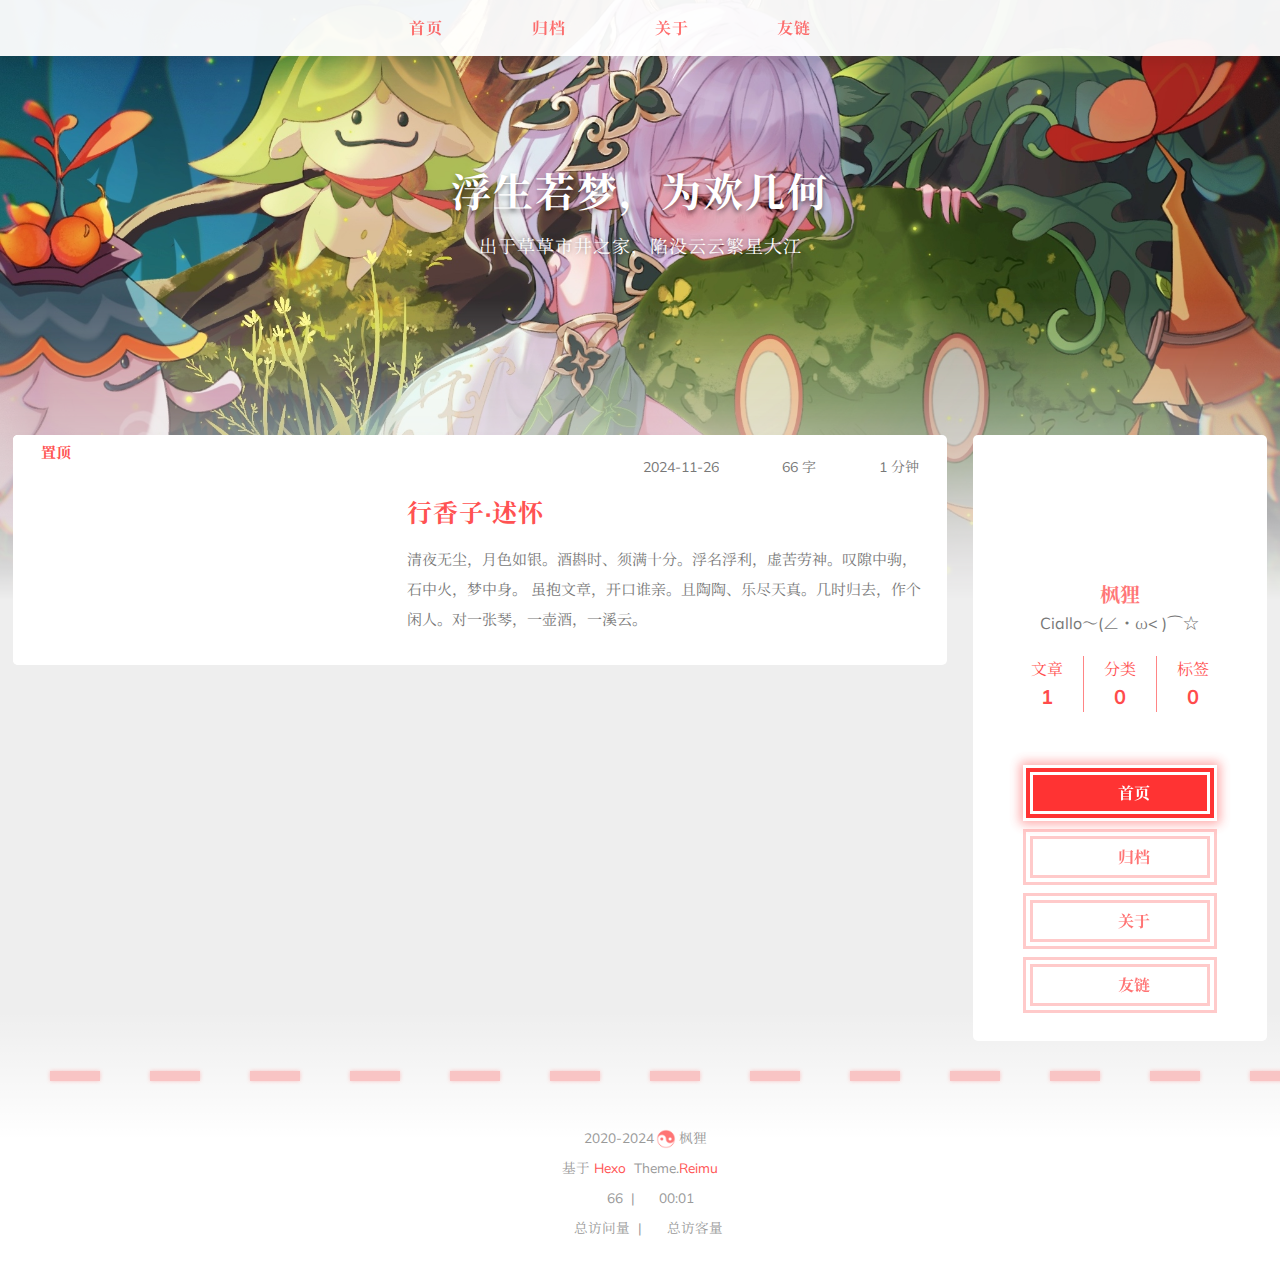
==== commit a16600ab: "Site updated: 2024-12-01 19:38:58" ====
--- a/index.html
+++ b/index.html
@@ -119,29 +119,29 @@
     
       <span class="main-nav-link-wrap">
         <div class="main-nav-icon icon-taichi"></div>
-        <a class="main-nav-link" href="/">ホーム</a>
+        <a class="main-nav-link" href="/">首页</a>
       </span>
     
       <span class="main-nav-link-wrap">
         <div class="main-nav-icon icon-taichi"></div>
-        <a class="main-nav-link" href="/archives">アーカイブ</a>
+        <a class="main-nav-link" href="/archives">归档</a>
       </span>
     
       <span class="main-nav-link-wrap">
         <div class="main-nav-icon icon-taichi"></div>
-        <a class="main-nav-link" href="/about">プロフィール</a>
+        <a class="main-nav-link" href="/about">关于</a>
       </span>
     
       <span class="main-nav-link-wrap">
         <div class="main-nav-icon icon-taichi"></div>
-        <a class="main-nav-link" href="/friend">フレンド</a>
+        <a class="main-nav-link" href="/friend">友链</a>
       </span>
     
     <a id="main-nav-toggle" class="nav-icon"></a>
   </nav>
   <nav id="sub-nav">
     
-      <a id="nav-rss-link" class="nav-icon" href="/atom.xml" title="RSSフィード" target="_blank"></a>
+      <a id="nav-rss-link" class="nav-icon" href="/atom.xml" title="RSS 订阅" target="_blank"></a>
     
     
     
@@ -185,7 +185,7 @@
       <a class="post-link" href="/2024/11/26/hello-world/" aria-label="行香子·述怀"></a>
     
     
-      <div class="post-sticky">固定</div>
+      <div class="post-sticky">置顶</div>
     
     <div class="post-cover-left">
       
@@ -195,8 +195,8 @@
     <div class="post-info">
       <div class="post-meta">
         <span><span class="icon-calendar"></span>2024-11-26</span>
-        <span><span class="icon-pencil"></span>66 words</span>
-        <span><span class="icon-clock"></span>1 min</span>
+        <span><span class="icon-pencil"></span>66 字</span>
+        <span><span class="icon-clock"></span>1 分钟</span>
       </div>
       <h2 class="post-title">行香子·述怀</h2>
       <article class="post-article">
@@ -226,15 +226,15 @@
 </div>
 <div class="sidebar-state">
   <div class="sidebar-state-article">
-    <div>投稿</div>
+    <div>文章</div>
     <div class="sidebar-state-number">1</div>
   </div>
   <div class="sidebar-state-category">
-    <div>カテゴリ</div>
+    <div>分类</div>
     <div class="sidebar-state-number">0</div>
   </div>
   <div class="sidebar-state-tag">
-    <div>タグ</div>
+    <div>标签</div>
     <div class="sidebar-state-number">0</div>
   </div>
 </div>
@@ -244,27 +244,27 @@
 <div class="sidebar-menu">
   
     <div class="sidebar-menu-link-wrap">
-      <a class="sidebar-menu-link-dummy" href="/" aria-label="ホーム"></a>
-      <div class="sidebar-menu-icon icon-taichi"></div>
-      <div class="sidebar-menu-link">ホーム</div>
-    </div>
-  
-    <div class="sidebar-menu-link-wrap">
-      <a class="sidebar-menu-link-dummy" href="/archives" aria-label="アーカイブ"></a>
-      <div class="sidebar-menu-icon icon-taichi"></div>
-      <div class="sidebar-menu-link">アーカイブ</div>
-    </div>
-  
-    <div class="sidebar-menu-link-wrap">
-      <a class="sidebar-menu-link-dummy" href="/about" aria-label="プロフィール"></a>
-      <div class="sidebar-menu-icon icon-taichi"></div>
-      <div class="sidebar-menu-link">プロフィール</div>
-    </div>
-  
-    <div class="sidebar-menu-link-wrap">
-      <a class="sidebar-menu-link-dummy" href="/friend" aria-label="フレンド"></a>
-      <div class="sidebar-menu-icon icon-taichi"></div>
-      <div class="sidebar-menu-link">フレンド</div>
+      <a class="sidebar-menu-link-dummy" href="/" aria-label="首页"></a>
+      <div class="sidebar-menu-icon icon-taichi"></div>
+      <div class="sidebar-menu-link">首页</div>
+    </div>
+  
+    <div class="sidebar-menu-link-wrap">
+      <a class="sidebar-menu-link-dummy" href="/archives" aria-label="归档"></a>
+      <div class="sidebar-menu-icon icon-taichi"></div>
+      <div class="sidebar-menu-link">归档</div>
+    </div>
+  
+    <div class="sidebar-menu-link-wrap">
+      <a class="sidebar-menu-link-dummy" href="/about" aria-label="关于"></a>
+      <div class="sidebar-menu-icon icon-taichi"></div>
+      <div class="sidebar-menu-link">关于</div>
+    </div>
+  
+    <div class="sidebar-menu-link-wrap">
+      <a class="sidebar-menu-link-dummy" href="/friend" aria-label="友链"></a>
+      <div class="sidebar-menu-icon icon-taichi"></div>
+      <div class="sidebar-menu-link">友链</div>
     </div>
   
 </div>
@@ -293,7 +293,7 @@
     </div>
     
       <div>
-        Powered by&nbsp;<a href="https://hexo.io/" rel="noopener external nofollow noreferrer" target="_blank">Hexo</a>&nbsp;
+        基于&nbsp;<a href="https://hexo.io/" rel="noopener external nofollow noreferrer" target="_blank">Hexo</a>&nbsp;
         Theme.<a href="https://github.com/D-Sketon/hexo-theme-reimu" rel="noopener external nofollow noreferrer" target="_blank">Reimu</a>
       </div>
     
@@ -311,10 +311,10 @@
     
       <div>
         <span class="icon-eye"></span>
-        <span id="busuanzi_container_site_pv">総閲覧数&nbsp;<span id="busuanzi_value_site_pv"></span></span>
+        <span id="busuanzi_container_site_pv">总访问量&nbsp;<span id="busuanzi_value_site_pv"></span></span>
         &nbsp;|&nbsp;
         <span class="icon-user"></span>
-        <span id="busuanzi_container_site_uv">総閲覧者数&nbsp;<span id="busuanzi_value_site_uv"></span></span>
+        <span id="busuanzi_container_site_uv">总访客量&nbsp;<span id="busuanzi_value_site_uv"></span></span>
       </div>
     
   </div>
@@ -336,15 +336,15 @@
 </div>
 <div class="sidebar-state">
   <div class="sidebar-state-article">
-    <div>投稿</div>
+    <div>文章</div>
     <div class="sidebar-state-number">1</div>
   </div>
   <div class="sidebar-state-category">
-    <div>カテゴリ</div>
+    <div>分类</div>
     <div class="sidebar-state-number">0</div>
   </div>
   <div class="sidebar-state-tag">
-    <div>タグ</div>
+    <div>标签</div>
     <div class="sidebar-state-number">0</div>
   </div>
 </div>
@@ -354,27 +354,27 @@
 <div class="sidebar-menu">
   
     <div class="sidebar-menu-link-wrap">
-      <a class="sidebar-menu-link-dummy" href="/" aria-label="ホーム"></a>
-      <div class="sidebar-menu-icon icon-taichi"></div>
-      <div class="sidebar-menu-link">ホーム</div>
-    </div>
-  
-    <div class="sidebar-menu-link-wrap">
-      <a class="sidebar-menu-link-dummy" href="/archives" aria-label="アーカイブ"></a>
-      <div class="sidebar-menu-icon icon-taichi"></div>
-      <div class="sidebar-menu-link">アーカイブ</div>
-    </div>
-  
-    <div class="sidebar-menu-link-wrap">
-      <a class="sidebar-menu-link-dummy" href="/about" aria-label="プロフィール"></a>
-      <div class="sidebar-menu-icon icon-taichi"></div>
-      <div class="sidebar-menu-link">プロフィール</div>
-    </div>
-  
-    <div class="sidebar-menu-link-wrap">
-      <a class="sidebar-menu-link-dummy" href="/friend" aria-label="フレンド"></a>
-      <div class="sidebar-menu-icon icon-taichi"></div>
-      <div class="sidebar-menu-link">フレンド</div>
+      <a class="sidebar-menu-link-dummy" href="/" aria-label="首页"></a>
+      <div class="sidebar-menu-icon icon-taichi"></div>
+      <div class="sidebar-menu-link">首页</div>
+    </div>
+  
+    <div class="sidebar-menu-link-wrap">
+      <a class="sidebar-menu-link-dummy" href="/archives" aria-label="归档"></a>
+      <div class="sidebar-menu-icon icon-taichi"></div>
+      <div class="sidebar-menu-link">归档</div>
+    </div>
+  
+    <div class="sidebar-menu-link-wrap">
+      <a class="sidebar-menu-link-dummy" href="/about" aria-label="关于"></a>
+      <div class="sidebar-menu-icon icon-taichi"></div>
+      <div class="sidebar-menu-link">关于</div>
+    </div>
+  
+    <div class="sidebar-menu-link-wrap">
+      <a class="sidebar-menu-link-dummy" href="/friend" aria-label="友链"></a>
+      <div class="sidebar-menu-icon icon-taichi"></div>
+      <div class="sidebar-menu-link">友链</div>
     </div>
   
 </div>
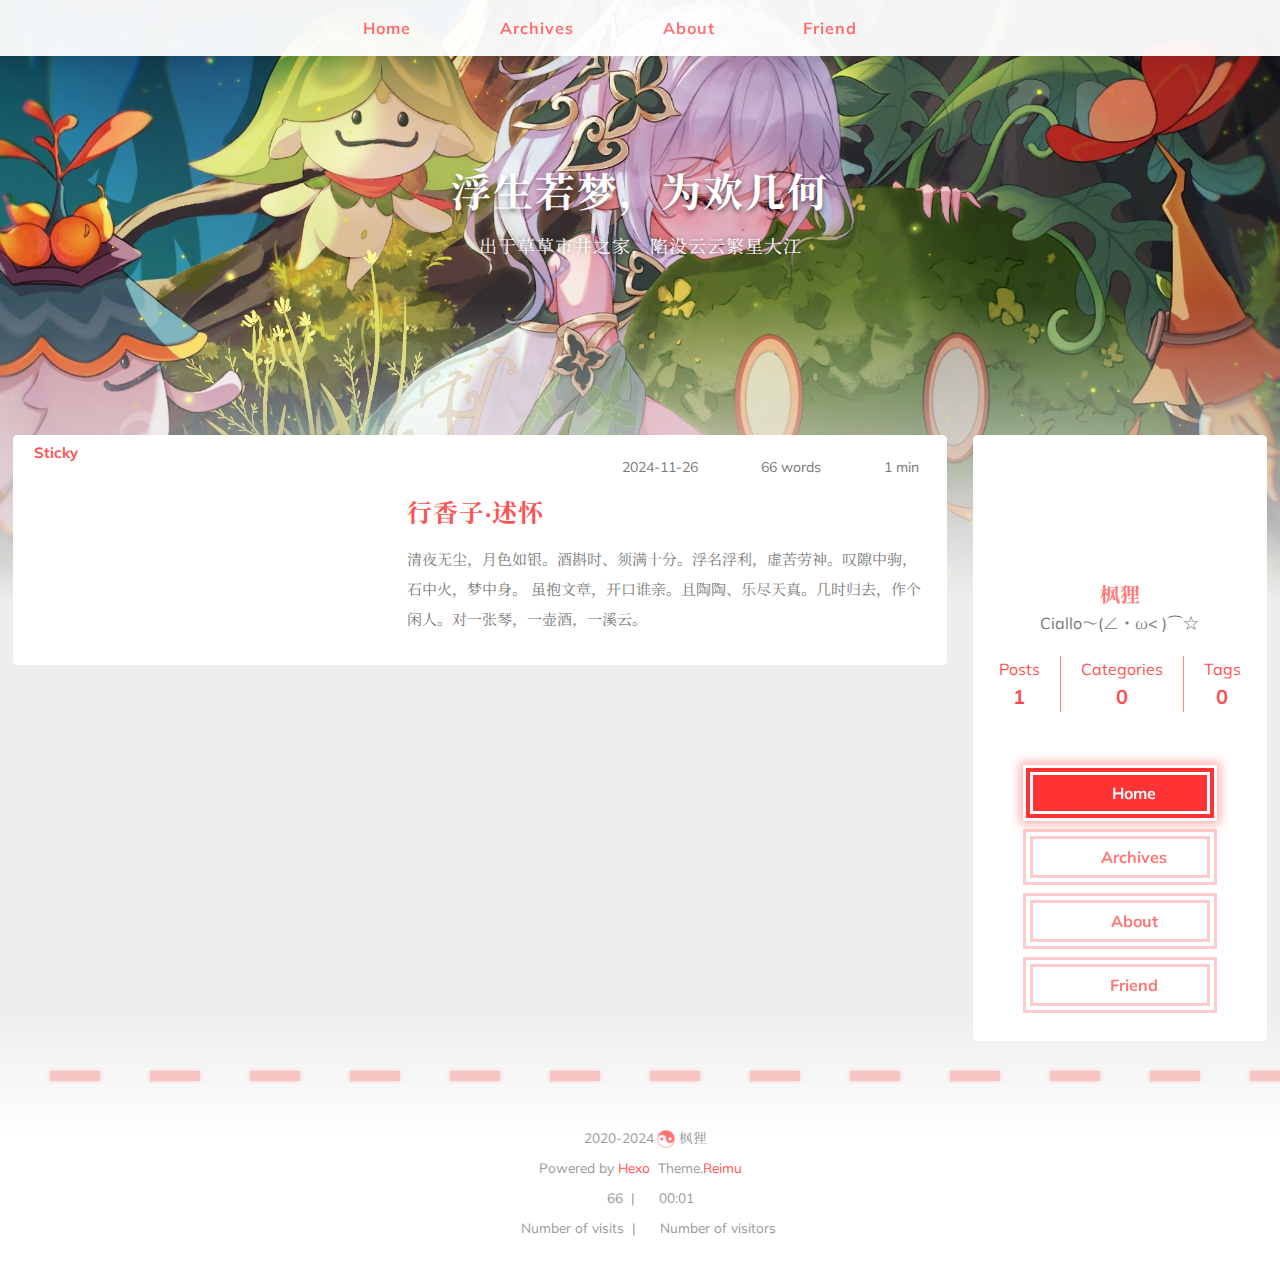
==== commit cd5b931d: "Site updated: 2024-12-01 19:43:53" ====
--- a/index.html
+++ b/index.html
@@ -119,29 +119,29 @@
     
       <span class="main-nav-link-wrap">
         <div class="main-nav-icon icon-taichi"></div>
-        <a class="main-nav-link" href="/">首页</a>
+        <a class="main-nav-link" href="/">Home</a>
       </span>
     
       <span class="main-nav-link-wrap">
         <div class="main-nav-icon icon-taichi"></div>
-        <a class="main-nav-link" href="/archives">归档</a>
+        <a class="main-nav-link" href="/archives">Archives</a>
       </span>
     
       <span class="main-nav-link-wrap">
         <div class="main-nav-icon icon-taichi"></div>
-        <a class="main-nav-link" href="/about">关于</a>
+        <a class="main-nav-link" href="/about">About</a>
       </span>
     
       <span class="main-nav-link-wrap">
         <div class="main-nav-icon icon-taichi"></div>
-        <a class="main-nav-link" href="/friend">友链</a>
+        <a class="main-nav-link" href="/friend">Friend</a>
       </span>
     
     <a id="main-nav-toggle" class="nav-icon"></a>
   </nav>
   <nav id="sub-nav">
     
-      <a id="nav-rss-link" class="nav-icon" href="/atom.xml" title="RSS 订阅" target="_blank"></a>
+      <a id="nav-rss-link" class="nav-icon" href="/atom.xml" title="RSS Feed" target="_blank"></a>
     
     
     
@@ -185,7 +185,7 @@
       <a class="post-link" href="/2024/11/26/hello-world/" aria-label="行香子·述怀"></a>
     
     
-      <div class="post-sticky">置顶</div>
+      <div class="post-sticky">Sticky</div>
     
     <div class="post-cover-left">
       
@@ -195,8 +195,8 @@
     <div class="post-info">
       <div class="post-meta">
         <span><span class="icon-calendar"></span>2024-11-26</span>
-        <span><span class="icon-pencil"></span>66 字</span>
-        <span><span class="icon-clock"></span>1 分钟</span>
+        <span><span class="icon-pencil"></span>66 words</span>
+        <span><span class="icon-clock"></span>1 min</span>
       </div>
       <h2 class="post-title">行香子·述怀</h2>
       <article class="post-article">
@@ -226,15 +226,15 @@
 </div>
 <div class="sidebar-state">
   <div class="sidebar-state-article">
-    <div>文章</div>
+    <div>Posts</div>
     <div class="sidebar-state-number">1</div>
   </div>
   <div class="sidebar-state-category">
-    <div>分类</div>
+    <div>Categories</div>
     <div class="sidebar-state-number">0</div>
   </div>
   <div class="sidebar-state-tag">
-    <div>标签</div>
+    <div>Tags</div>
     <div class="sidebar-state-number">0</div>
   </div>
 </div>
@@ -244,27 +244,27 @@
 <div class="sidebar-menu">
   
     <div class="sidebar-menu-link-wrap">
-      <a class="sidebar-menu-link-dummy" href="/" aria-label="首页"></a>
-      <div class="sidebar-menu-icon icon-taichi"></div>
-      <div class="sidebar-menu-link">首页</div>
-    </div>
-  
-    <div class="sidebar-menu-link-wrap">
-      <a class="sidebar-menu-link-dummy" href="/archives" aria-label="归档"></a>
-      <div class="sidebar-menu-icon icon-taichi"></div>
-      <div class="sidebar-menu-link">归档</div>
-    </div>
-  
-    <div class="sidebar-menu-link-wrap">
-      <a class="sidebar-menu-link-dummy" href="/about" aria-label="关于"></a>
-      <div class="sidebar-menu-icon icon-taichi"></div>
-      <div class="sidebar-menu-link">关于</div>
-    </div>
-  
-    <div class="sidebar-menu-link-wrap">
-      <a class="sidebar-menu-link-dummy" href="/friend" aria-label="友链"></a>
-      <div class="sidebar-menu-icon icon-taichi"></div>
-      <div class="sidebar-menu-link">友链</div>
+      <a class="sidebar-menu-link-dummy" href="/" aria-label="Home"></a>
+      <div class="sidebar-menu-icon icon-taichi"></div>
+      <div class="sidebar-menu-link">Home</div>
+    </div>
+  
+    <div class="sidebar-menu-link-wrap">
+      <a class="sidebar-menu-link-dummy" href="/archives" aria-label="Archives"></a>
+      <div class="sidebar-menu-icon icon-taichi"></div>
+      <div class="sidebar-menu-link">Archives</div>
+    </div>
+  
+    <div class="sidebar-menu-link-wrap">
+      <a class="sidebar-menu-link-dummy" href="/about" aria-label="About"></a>
+      <div class="sidebar-menu-icon icon-taichi"></div>
+      <div class="sidebar-menu-link">About</div>
+    </div>
+  
+    <div class="sidebar-menu-link-wrap">
+      <a class="sidebar-menu-link-dummy" href="/friend" aria-label="Friend"></a>
+      <div class="sidebar-menu-icon icon-taichi"></div>
+      <div class="sidebar-menu-link">Friend</div>
     </div>
   
 </div>
@@ -293,7 +293,7 @@
     </div>
     
       <div>
-        基于&nbsp;<a href="https://hexo.io/" rel="noopener external nofollow noreferrer" target="_blank">Hexo</a>&nbsp;
+        Powered by&nbsp;<a href="https://hexo.io/" rel="noopener external nofollow noreferrer" target="_blank">Hexo</a>&nbsp;
         Theme.<a href="https://github.com/D-Sketon/hexo-theme-reimu" rel="noopener external nofollow noreferrer" target="_blank">Reimu</a>
       </div>
     
@@ -311,10 +311,10 @@
     
       <div>
         <span class="icon-eye"></span>
-        <span id="busuanzi_container_site_pv">总访问量&nbsp;<span id="busuanzi_value_site_pv"></span></span>
+        <span id="busuanzi_container_site_pv">Number of visits&nbsp;<span id="busuanzi_value_site_pv"></span></span>
         &nbsp;|&nbsp;
         <span class="icon-user"></span>
-        <span id="busuanzi_container_site_uv">总访客量&nbsp;<span id="busuanzi_value_site_uv"></span></span>
+        <span id="busuanzi_container_site_uv">Number of visitors&nbsp;<span id="busuanzi_value_site_uv"></span></span>
       </div>
     
   </div>
@@ -336,15 +336,15 @@
 </div>
 <div class="sidebar-state">
   <div class="sidebar-state-article">
-    <div>文章</div>
+    <div>Posts</div>
     <div class="sidebar-state-number">1</div>
   </div>
   <div class="sidebar-state-category">
-    <div>分类</div>
+    <div>Categories</div>
     <div class="sidebar-state-number">0</div>
   </div>
   <div class="sidebar-state-tag">
-    <div>标签</div>
+    <div>Tags</div>
     <div class="sidebar-state-number">0</div>
   </div>
 </div>
@@ -354,27 +354,27 @@
 <div class="sidebar-menu">
   
     <div class="sidebar-menu-link-wrap">
-      <a class="sidebar-menu-link-dummy" href="/" aria-label="首页"></a>
-      <div class="sidebar-menu-icon icon-taichi"></div>
-      <div class="sidebar-menu-link">首页</div>
-    </div>
-  
-    <div class="sidebar-menu-link-wrap">
-      <a class="sidebar-menu-link-dummy" href="/archives" aria-label="归档"></a>
-      <div class="sidebar-menu-icon icon-taichi"></div>
-      <div class="sidebar-menu-link">归档</div>
-    </div>
-  
-    <div class="sidebar-menu-link-wrap">
-      <a class="sidebar-menu-link-dummy" href="/about" aria-label="关于"></a>
-      <div class="sidebar-menu-icon icon-taichi"></div>
-      <div class="sidebar-menu-link">关于</div>
-    </div>
-  
-    <div class="sidebar-menu-link-wrap">
-      <a class="sidebar-menu-link-dummy" href="/friend" aria-label="友链"></a>
-      <div class="sidebar-menu-icon icon-taichi"></div>
-      <div class="sidebar-menu-link">友链</div>
+      <a class="sidebar-menu-link-dummy" href="/" aria-label="Home"></a>
+      <div class="sidebar-menu-icon icon-taichi"></div>
+      <div class="sidebar-menu-link">Home</div>
+    </div>
+  
+    <div class="sidebar-menu-link-wrap">
+      <a class="sidebar-menu-link-dummy" href="/archives" aria-label="Archives"></a>
+      <div class="sidebar-menu-icon icon-taichi"></div>
+      <div class="sidebar-menu-link">Archives</div>
+    </div>
+  
+    <div class="sidebar-menu-link-wrap">
+      <a class="sidebar-menu-link-dummy" href="/about" aria-label="About"></a>
+      <div class="sidebar-menu-icon icon-taichi"></div>
+      <div class="sidebar-menu-link">About</div>
+    </div>
+  
+    <div class="sidebar-menu-link-wrap">
+      <a class="sidebar-menu-link-dummy" href="/friend" aria-label="Friend"></a>
+      <div class="sidebar-menu-icon icon-taichi"></div>
+      <div class="sidebar-menu-link">Friend</div>
     </div>
   
 </div>
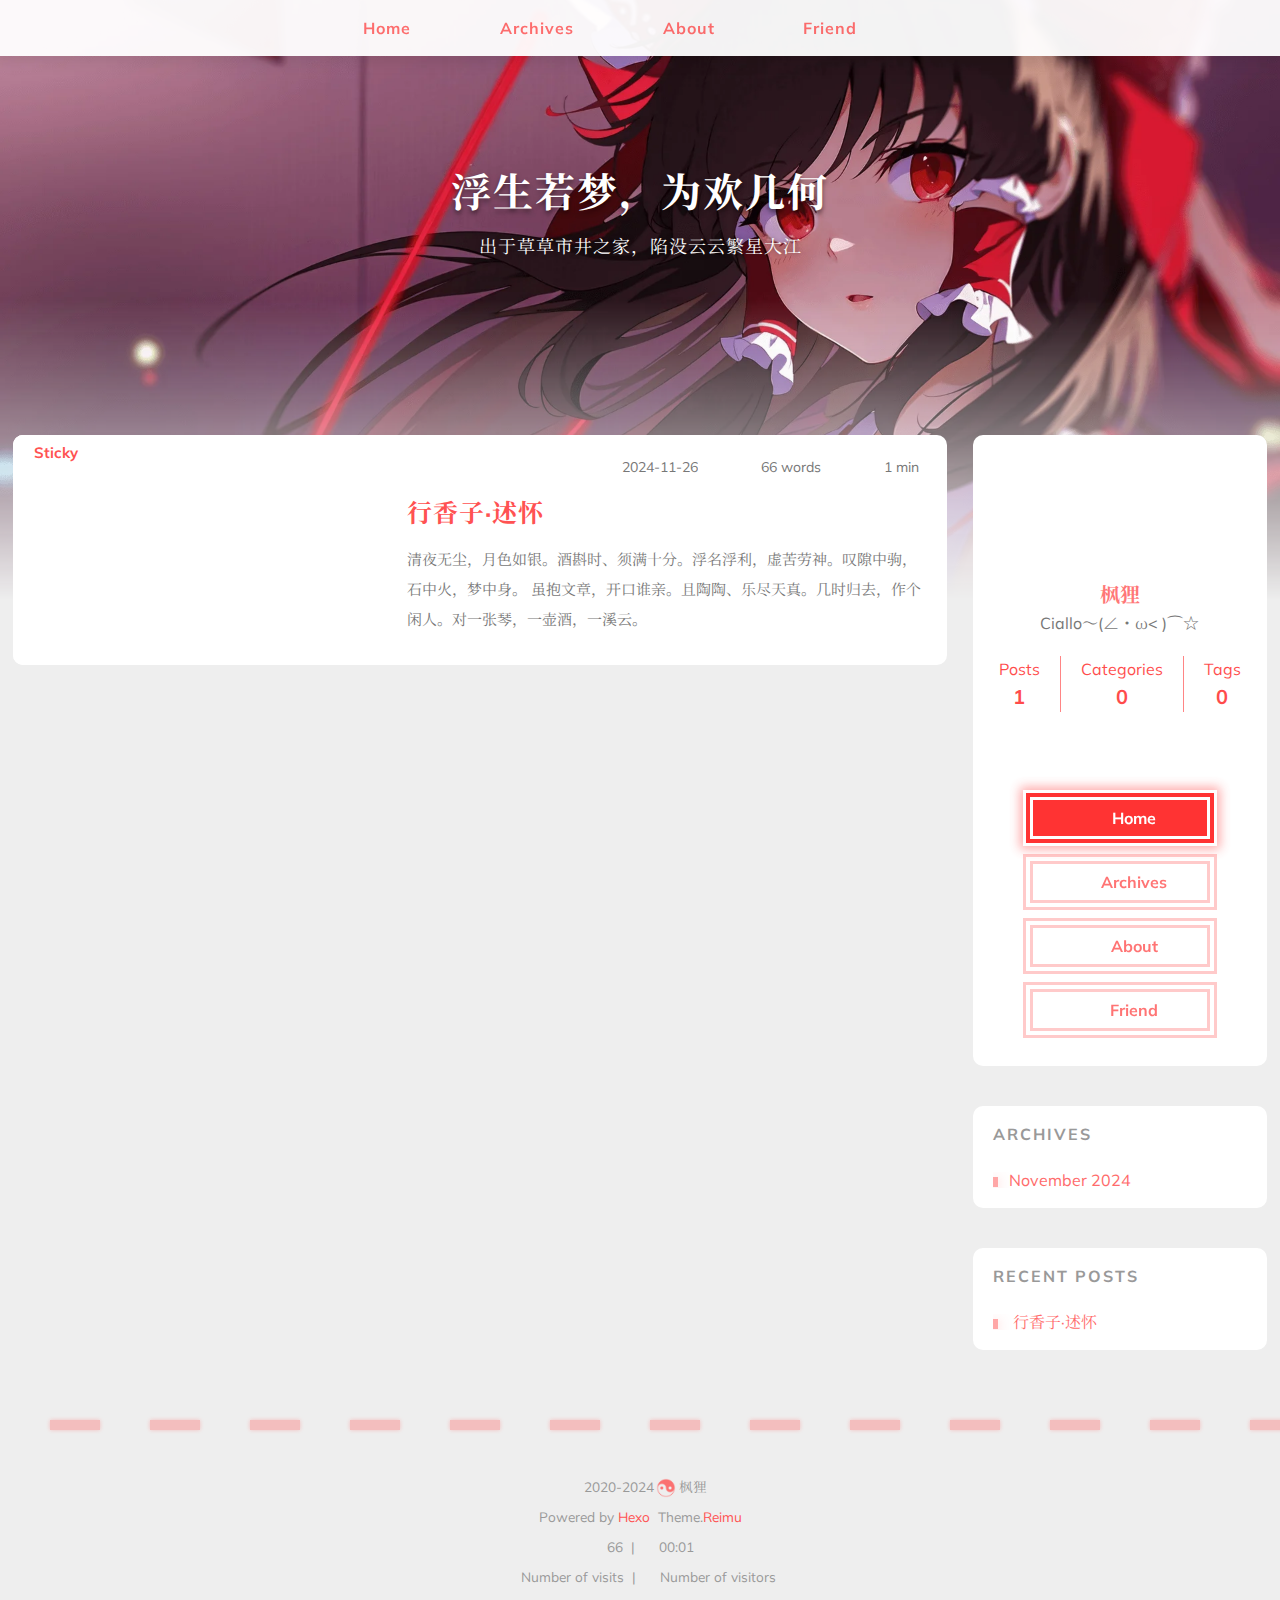
==== commit 469974b9: "Site updated: 2024-12-03 19:26:22" ====
--- a/index.html
+++ b/index.html
@@ -10,7 +10,7 @@
   
 
   
-  <script>window.icon_font = '4552607_tq6stt6tcg';window.clipboard_tips = {"success":"复制成功(*^▽^*)","fail":"复制失败 (ﾟ⊿ﾟ)ﾂ","copyright":{"enable":false,"count":50,"content":"本文版权：本博客所有文章除特别声明外，均采用 BY-NC-SA 许可协议。转载请注明出处！"}};</script>
+  <script>window.REIMU_CONFIG = {};window.REIMU_CONFIG.icon_font = '4552607_tq6stt6tcg';window.REIMU_CONFIG.clipboard_tips = {"success":"复制成功(*^▽^*)","fail":"复制失败 (ﾟ⊿ﾟ)ﾂ","copyright":{"enable":false,"count":50,"content":"本文版权：本博客所有文章除特别声明外，均采用 BY-NC-SA 许可协议。转载请注明出处！"}};</script>
   
   
   <title>
@@ -35,11 +35,11 @@
 <meta property="og:site_name" content="浮生若梦，为欢几何">
 <meta property="og:description" content="Ciallo～(∠・ω&lt; )⌒☆">
 <meta property="og:locale" content="zn_CN">
-<meta property="og:image" content="https://youth-maple.github.io/images/banner.png">
+<meta property="og:image" content="https://youth-maple.github.io/images/banner.webp">
 <meta property="article:author" content="枫狸">
 <meta property="article:tag" content="闲心，梦游，不知归处，愿还于吾乡">
 <meta name="twitter:card" content="summary">
-<meta name="twitter:image" content="https://youth-maple.github.io/images/banner.png">
+<meta name="twitter:image" content="https://youth-maple.github.io/images/banner.webp">
   
   
     <link rel="alternate" href="/atom.xml" title="浮生若梦，为欢几何" type="application/atom+xml">
@@ -73,11 +73,13 @@
     <div class="loading-right-bg loading-bg"></div>
     <div class="spinner-box">
       <div class="loading-taichi">
-        <svg width="150" height="150" viewBox="0 0 1024 1024" class="icon" version="1.1" xmlns="https://www.w3.org/2000/svg" shape-rendering="geometricPrecision">
-          <path d="M303.5 432A80 80 0 0 1 291.5 592A80 80 0 0 1 303.5 432z" fill="var(--red-1, #ff5252)" />
-          <path d="M512 65A447 447 0 0 1 512 959L512 929A417 417 0 0 0 512 95A417 417 0 0 0 512 929L512 959A447 447 0 0 1 512 65z 
-         M512 95A417 417 0 0 1 929 512A208.5 208.5 0 0 1 720.5 720.5L720.5 592A80 80 0 0 0 720.5 432A80 80 0 0 0 720.5 592L720.5 720.5A208.5 208.5 0 0 1 512 512A208.5 208.5 0 0 0 303.5 303.5A208.5 208.5 0 0 0 95 512A417 417 0 0 1 512 95z" fill="var(--red-1, #ff5252)" />
-        </svg>
+        
+          <svg width="150" height="150" viewBox="0 0 1024 1024" class="icon" version="1.1" xmlns="https://www.w3.org/2000/svg" shape-rendering="geometricPrecision">
+            <path d="M303.5 432A80 80 0 0 1 291.5 592A80 80 0 0 1 303.5 432z" fill="var(--red-1, #ff5252)" />
+            <path d="M512 65A447 447 0 0 1 512 959L512 929A417 417 0 0 0 512 95A417 417 0 0 0 512 929L512 959A447 447 0 0 1 512 65z 
+           M512 95A417 417 0 0 1 929 512A208.5 208.5 0 0 1 720.5 720.5L720.5 592A80 80 0 0 0 720.5 432A80 80 0 0 0 720.5 592L720.5 720.5A208.5 208.5 0 0 1 512 512A208.5 208.5 0 0 0 303.5 303.5A208.5 208.5 0 0 0 95 512A417 417 0 0 1 512 95z" fill="var(--red-1, #ff5252)" />
+          </svg>
+        
       </div>
       <div class="loading-word">少女祈祷中...</div>
     </div>
@@ -117,25 +119,35 @@
         <div id="header-nav">
   <nav id="main-nav">
     
-      <span class="main-nav-link-wrap">
-        <div class="main-nav-icon icon-taichi"></div>
-        <a class="main-nav-link" href="/">Home</a>
-      </span>
-    
-      <span class="main-nav-link-wrap">
-        <div class="main-nav-icon icon-taichi"></div>
-        <a class="main-nav-link" href="/archives">Archives</a>
-      </span>
-    
-      <span class="main-nav-link-wrap">
-        <div class="main-nav-icon icon-taichi"></div>
-        <a class="main-nav-link" href="/about">About</a>
-      </span>
-    
-      <span class="main-nav-link-wrap">
-        <div class="main-nav-icon icon-taichi"></div>
-        <a class="main-nav-link" href="/friend">Friend</a>
-      </span>
+      
+        <span class="main-nav-link-wrap">
+          <div class="main-nav-icon icon rotate">
+            &#xe62b;
+          </div>
+          <a class="main-nav-link" href="/">Home</a>
+        </span>
+      
+        <span class="main-nav-link-wrap">
+          <div class="main-nav-icon icon rotate">
+            &#xe62b;
+          </div>
+          <a class="main-nav-link" href="/archives">Archives</a>
+        </span>
+      
+        <span class="main-nav-link-wrap">
+          <div class="main-nav-icon icon rotate">
+            &#xe62b;
+          </div>
+          <a class="main-nav-link" href="/about">About</a>
+        </span>
+      
+        <span class="main-nav-link-wrap">
+          <div class="main-nav-icon icon rotate">
+            &#xe62b;
+          </div>
+          <a class="main-nav-link" href="/friend">Friend</a>
+        </span>
+      
     
     <a id="main-nav-toggle" class="nav-icon"></a>
   </nav>
@@ -150,7 +162,7 @@
 <header id="header">
   
     
-      <img fetchpriority="high" src="/images/101418711_p0.jpg" alt="">
+      <img fetchpriority="high" src="/images/banner.webp" alt="">
     
   
   <div id="header-outer">
@@ -178,6 +190,7 @@
         <div id="content">
           
           <section id="main">
+  
   
     <div class="post-wrapper">
   <div class="post-wrap-left" data-aos="fade-up">
@@ -220,7 +233,7 @@
     <div class="sidebar-wrap" data-aos="fade-up">
       
         <div class="sidebar-author">
-  <img data-src="/avatar/maiden.webp" data-sizes="auto" alt="枫狸" class="lazyload">
+  <img data-src="/avatar/%E5%B0%8F%E4%B8%9B%E9%9B%A8.jpg" data-sizes="auto" alt="枫狸" class="lazyload">
   <div class="sidebar-author-name">枫狸</div>
   <div class="sidebar-description">Ciallo～(∠・ω&lt; )⌒☆</div>
 </div>
@@ -240,40 +253,95 @@
 </div>
 <div class="sidebar-social">
   
+    <div class="icon-twitter sidebar-social-icon">
+      <a href=https://x.com/DeityBreeze itemprop="url" target="_blank" aria-label="twitter" rel="noopener external nofollow noreferrer"></a>
+    </div>
+  
 </div>
 <div class="sidebar-menu">
   
-    <div class="sidebar-menu-link-wrap">
-      <a class="sidebar-menu-link-dummy" href="/" aria-label="Home"></a>
-      <div class="sidebar-menu-icon icon-taichi"></div>
-      <div class="sidebar-menu-link">Home</div>
-    </div>
-  
-    <div class="sidebar-menu-link-wrap">
-      <a class="sidebar-menu-link-dummy" href="/archives" aria-label="Archives"></a>
-      <div class="sidebar-menu-icon icon-taichi"></div>
-      <div class="sidebar-menu-link">Archives</div>
-    </div>
-  
-    <div class="sidebar-menu-link-wrap">
-      <a class="sidebar-menu-link-dummy" href="/about" aria-label="About"></a>
-      <div class="sidebar-menu-icon icon-taichi"></div>
-      <div class="sidebar-menu-link">About</div>
-    </div>
-  
-    <div class="sidebar-menu-link-wrap">
-      <a class="sidebar-menu-link-dummy" href="/friend" aria-label="Friend"></a>
-      <div class="sidebar-menu-icon icon-taichi"></div>
-      <div class="sidebar-menu-link">Friend</div>
-    </div>
-  
-</div>
-
-      
-      
-    </div>
-  </div>
-
+    
+      <div class="sidebar-menu-link-wrap">
+        <a class="sidebar-menu-link-dummy" href="/" aria-label="Home"></a>
+        <div class="sidebar-menu-icon icon rotate">
+          &#xe62b;
+        </div>
+        <div class="sidebar-menu-link">Home</div>
+      </div>
+    
+      <div class="sidebar-menu-link-wrap">
+        <a class="sidebar-menu-link-dummy" href="/archives" aria-label="Archives"></a>
+        <div class="sidebar-menu-icon icon rotate">
+          &#xe62b;
+        </div>
+        <div class="sidebar-menu-link">Archives</div>
+      </div>
+    
+      <div class="sidebar-menu-link-wrap">
+        <a class="sidebar-menu-link-dummy" href="/about" aria-label="About"></a>
+        <div class="sidebar-menu-icon icon rotate">
+          &#xe62b;
+        </div>
+        <div class="sidebar-menu-link">About</div>
+      </div>
+    
+      <div class="sidebar-menu-link-wrap">
+        <a class="sidebar-menu-link-dummy" href="/friend" aria-label="Friend"></a>
+        <div class="sidebar-menu-icon icon rotate">
+          &#xe62b;
+        </div>
+        <div class="sidebar-menu-link">Friend</div>
+      </div>
+    
+  
+</div>
+
+      
+      
+    </div>
+  </div>
+
+  
+    
+      
+
+    
+      
+
+    
+      
+
+    
+      
+  <div class="widget-wrapper">
+    <div class="widget-wrap" data-aos="fade-up">
+      <h3 class="widget-title">Archives</h3>
+      <div class="widget">
+        <ul class="archive-list"><li class="archive-list-item"><a class="archive-list-link" href="/archives/2024/11/">November 2024</a></li></ul>
+      </div>
+    </div>
+  </div>
+
+
+    
+      
+  <div class="widget-wrapper">
+    <div class="widget-wrap" data-aos="fade-up">
+      <h3 class="widget-title">Recent Posts</h3>
+      <div class="widget">
+        <ul>
+          
+            <li>
+              <a href="/2024/11/26/hello-world/">行香子·述怀</a>
+            </li>
+          
+        </ul>
+      </div>
+    </div>
+  </div>
+
+
+    
   
 </aside>
 
@@ -288,7 +356,7 @@
     <div>
       <span class="icon-copyright"></span>
       2020-2024
-      <span class="footer-info-sep"></span>
+      <span class="footer-info-sep rotate"></span>
       枫狸
     </div>
     
@@ -320,17 +388,19 @@
   </div>
 </footer>
 
-        <div class="sidebar-top">
-          <div class="sidebar-top-taichi"></div>
-          <div class="arrow-up"></div>
-        </div>
-        <div id="mask"></div>
+        
+          <div class="sidebar-top">
+            <div class="sidebar-top-taichi rotate"></div>
+            <div class="arrow-up"></div>
+          </div>
+        
+        <div id="mask" class="hide"></div>
       </div>
       <nav id="mobile-nav">
   <div class="sidebar-wrap">
     
       <div class="sidebar-author">
-  <img data-src="/avatar/maiden.webp" data-sizes="auto" alt="枫狸" class="lazyload">
+  <img data-src="/avatar/%E5%B0%8F%E4%B8%9B%E9%9B%A8.jpg" data-sizes="auto" alt="枫狸" class="lazyload">
   <div class="sidebar-author-name">枫狸</div>
   <div class="sidebar-description">Ciallo～(∠・ω&lt; )⌒☆</div>
 </div>
@@ -350,32 +420,46 @@
 </div>
 <div class="sidebar-social">
   
+    <div class="icon-twitter sidebar-social-icon">
+      <a href=https://x.com/DeityBreeze itemprop="url" target="_blank" aria-label="twitter" rel="noopener external nofollow noreferrer"></a>
+    </div>
+  
 </div>
 <div class="sidebar-menu">
   
-    <div class="sidebar-menu-link-wrap">
-      <a class="sidebar-menu-link-dummy" href="/" aria-label="Home"></a>
-      <div class="sidebar-menu-icon icon-taichi"></div>
-      <div class="sidebar-menu-link">Home</div>
-    </div>
-  
-    <div class="sidebar-menu-link-wrap">
-      <a class="sidebar-menu-link-dummy" href="/archives" aria-label="Archives"></a>
-      <div class="sidebar-menu-icon icon-taichi"></div>
-      <div class="sidebar-menu-link">Archives</div>
-    </div>
-  
-    <div class="sidebar-menu-link-wrap">
-      <a class="sidebar-menu-link-dummy" href="/about" aria-label="About"></a>
-      <div class="sidebar-menu-icon icon-taichi"></div>
-      <div class="sidebar-menu-link">About</div>
-    </div>
-  
-    <div class="sidebar-menu-link-wrap">
-      <a class="sidebar-menu-link-dummy" href="/friend" aria-label="Friend"></a>
-      <div class="sidebar-menu-icon icon-taichi"></div>
-      <div class="sidebar-menu-link">Friend</div>
-    </div>
+    
+      <div class="sidebar-menu-link-wrap">
+        <a class="sidebar-menu-link-dummy" href="/" aria-label="Home"></a>
+        <div class="sidebar-menu-icon icon rotate">
+          &#xe62b;
+        </div>
+        <div class="sidebar-menu-link">Home</div>
+      </div>
+    
+      <div class="sidebar-menu-link-wrap">
+        <a class="sidebar-menu-link-dummy" href="/archives" aria-label="Archives"></a>
+        <div class="sidebar-menu-icon icon rotate">
+          &#xe62b;
+        </div>
+        <div class="sidebar-menu-link">Archives</div>
+      </div>
+    
+      <div class="sidebar-menu-link-wrap">
+        <a class="sidebar-menu-link-dummy" href="/about" aria-label="About"></a>
+        <div class="sidebar-menu-icon icon rotate">
+          &#xe62b;
+        </div>
+        <div class="sidebar-menu-link">About</div>
+      </div>
+    
+      <div class="sidebar-menu-link-wrap">
+        <a class="sidebar-menu-link-dummy" href="/friend" aria-label="Friend"></a>
+        <div class="sidebar-menu-icon icon rotate">
+          &#xe62b;
+        </div>
+        <div class="sidebar-menu-link">Friend</div>
+      </div>
+    
   
 </div>
 
@@ -461,7 +545,7 @@
   \/_/ /_/   \/_____/   \/_/   \/_/  \/_/   \/_____/ 
                                                   
 `,'color: #ff5252;')
-    console.log('%c Theme.Reimu v' + '0.3.5' + ' %c https://github.com/D-Sketon/hexo-theme-reimu ', 'color: white; background: #ff5252; padding:5px 0;', 'padding:4px;border:1px solid #ff5252;')
+    console.log('%c Theme.Reimu v' + '1.0.0' + ' %c https://github.com/D-Sketon/hexo-theme-reimu ', 'color: white; background: #ff5252; padding:5px 0;', 'padding:4px;border:1px solid #ff5252;')
   </script>
   
 
@@ -483,6 +567,9 @@
   }
 </script>
 
+
+
+
   </body>
   </html>
 
--- a/css/style.css
+++ b/css/style.css
@@ -43,6 +43,9 @@
   --cursor-default: url("../images/cursor/reimu-cursor-default.png"), auto;
   --cursor-pointer: url("../images/cursor/reimu-cursor-pointer.png"), pointer;
   --cursor-text: url("../images/cursor/reimu-cursor-text.png"), text;
+  --footer-icon: url("../images/taichi.png");
+  --sponsor-icon: url("../images/taichi.png");
+  --top-icon: url("../images/taichi.png");
 }
 [data-theme="dark"]:root {
   --red-0: var(--red-1);
@@ -350,6 +353,9 @@
   font-family: "iconfont";
   content: "\e630";
 }
+.icon-twitter:before {
+  content: "\e62a";
+}
 .sidebar-btn-wrapper .sidebar-toc-btn:before {
   font-family: "iconfont";
   content: "\e633";
@@ -377,6 +383,9 @@
 .icon-taichi:before {
   font-family: "iconfont";
   content: "\e62b";
+}
+.icon {
+  font-family: "iconfont";
 }
 html,
 body,
@@ -502,7 +511,7 @@
   -webkit-font-smoothing: antialiased;
   text-size-adjust: 100%;
   font-family: 'Mulish','Noto Serif SC', -apple-system, 'PingFang SC', 'Microsoft YaHei', sans-serif;
-  transition: background 0.3s;
+  transition: background 1s;
 }
 body ::selection {
   background: var(--red-1);
@@ -538,7 +547,7 @@
   left: 0;
   height: 100%;
   width: 100%;
-  transition: 0.3s;
+  transition: 1s;
   background: var(--color-background);
 }
 #main {
@@ -568,17 +577,21 @@
   }
 }
 #mask {
-  display: none;
   z-index: 1000;
   position: fixed;
   top: 0;
   left: 0;
   width: 100%;
   height: 100%;
-  background: rgba(0,0,0,0.5);
-}
-.mobile-nav-on #mask {
-  display: block;
+  background: rgba(0,0,0,0.3);
+  backdrop-filter: blur(3px);
+  -webkit-backdrop-filter: blur(3px);
+  opacity: 1;
+  transition: 0.3s;
+}
+#mask.hide {
+  opacity: 0;
+  visibility: hidden;
 }
 #header {
   min-height: 400px;
@@ -627,7 +640,7 @@
   overflow: hidden;
   background: var(--color-header-background);
   box-shadow: 0 0 15px 5px rgba(0,0,0,0.1);
-  transition: background 0.3s, top 0.3s;
+  transition: background 1s, top 0.3s;
   z-index: 200;
 }
 #header-nav:hover {
@@ -753,6 +766,12 @@
 .main-nav-link-wrap:hover .main-nav-icon:before {
   transform: rotate(90deg) scale(1.1);
 }
+.main-nav-link-wrap:hover .main-nav-icon {
+  transform: scale(1.1);
+}
+.main-nav-link-wrap:hover .main-nav-icon.rotate {
+  transform: rotate(90deg) scale(1.1);
+}
 .main-nav-link {
   letter-spacing: 1px;
   font-weight: 700;
@@ -763,6 +782,13 @@
   padding: 15px 5px;
   display: flex;
   align-items: center;
+  font-size: 24px;
+  font-weight: 400;
+  transition: transform 0.3s;
+  will-change: transform;
+}
+.main-nav-icon.rotate {
+  transform: rotate(90deg);
 }
 .main-nav-icon:before {
   font-size: 24px;
@@ -802,7 +828,7 @@
 }
 .article-inner {
   background: var(--color-wrap);
-  border-radius: 5px;
+  border-radius: 10px;
   overflow: hidden;
   transition: 0.3s;
 }
@@ -953,7 +979,7 @@
   background: var(--red-5-5);
   border-left: 6px var(--red-4) solid;
   margin: 1.8em 0;
-  border-radius: 5px;
+  border-radius: 10px;
   transition: 0.3s;
   padding: 1px 10px;
   box-shadow: 0 0 5px 2px var(--color-meta-shadow);
@@ -1093,7 +1119,7 @@
   margin-top: 10px;
   display: flex;
   flex-direction: column;
-  border-radius: 5px;
+  border-radius: 10px;
   overflow: hidden;
 }
 @media screen and (min-width: 768px) {
@@ -1175,10 +1201,6 @@
   max-width: 100%;
   margin: 0 auto;
 }
-.katex-display {
-  overflow-x: auto;
-  overflow-y: hidden;
-}
 .post-link {
   position: absolute;
   top: 0;
@@ -1192,7 +1214,7 @@
   height: 230px;
   margin-bottom: 40px;
   position: relative;
-  border-radius: 5px;
+  border-radius: 10px;
   background: var(--color-wrap);
   display: flex;
   transition: 0.3s;
@@ -1202,7 +1224,7 @@
   box-shadow: 0 0 10px 3px var(--color-hover-shadow);
 }
 .post-wrapper {
-  border-radius: 5px;
+  border-radius: 10px;
   transition: 0.3s;
 }
 .post-wrapper .aos-animate {
@@ -1311,26 +1333,26 @@
 }
 @media screen and (min-width: 768px) {
   .post-cover-left {
-    border-radius: 5px 0 0 5px;
+    border-radius: 10px 0 0 10px;
     -webkit-clip-path: polygon(0 0, 92% 0%, 100% 100%, 0% 100%);
     clip-path: polygon(0 0, 92% 0%, 100% 100%, 0% 100%);
   }
 }
 @media screen and (max-width: 767px) {
   .post-cover-left {
-    border-radius: 5px 5px 0 0;
+    border-radius: 10px 10px 0 0;
   }
 }
 @media screen and (min-width: 768px) {
   .post-cover-right {
-    border-radius: 0 5px 5px 0;
+    border-radius: 0 10px 10px 0;
     -webkit-clip-path: polygon(0 0, 100% 0%, 100% 100%, 8% 100%);
     clip-path: polygon(0 0, 100% 0%, 100% 100%, 8% 100%);
   }
 }
 @media screen and (max-width: 767px) {
   .post-cover-right {
-    border-radius: 5px 5px 0 0;
+    border-radius: 10px 10px 0 0;
   }
 }
 .post-title {
@@ -1362,17 +1384,17 @@
   margin-right: 5px;
 }
 .post-wrap-left .post-sticky {
-  border-top-left-radius: 5px;
-  border-bottom-right-radius: 5px;
+  border-top-left-radius: 10px;
+  border-bottom-right-radius: 10px;
 }
 .post-wrap-right .post-sticky {
-  border-top-right-radius: 5px;
-  border-bottom-left-radius: 5px;
+  border-top-right-radius: 10px;
+  border-bottom-left-radius: 10px;
 }
 #comments {
   background: var(--color-wrap);
   padding: 20px;
-  border-radius: 5px;
+  border-radius: 10px;
   margin: 10px 0;
 }
 #comments a {
@@ -1389,7 +1411,7 @@
 }
 .archives-outer-wrap {
   background: var(--color-wrap);
-  border-radius: 5px;
+  border-radius: 10px;
   padding: 15px 0;
 }
 .archives-wrap {
@@ -1478,7 +1500,7 @@
 #page-nav {
   margin: 50px auto;
   background: var(--color-wrap);
-  border-radius: 5px;
+  border-radius: 10px;
   text-align: center;
   color: var(--grey-9);
   overflow: hidden;
@@ -1511,7 +1533,7 @@
 }
 #page-nav .page-number {
   display: inline-block;
-  border-radius: 5px;
+  border-radius: 10px;
   margin: 5px;
 }
 @media screen and (max-width: 479px) {
@@ -1580,9 +1602,10 @@
   font-weight: 700;
 }
 #footer {
-  background: linear-gradient(to top, var(--color-footer-background) 50%, transparent);
+  background-color: linear-gradient(to top, var(--color-footer-background) 50%, transparent);
   padding: 40px 0 20px;
   color: var(--grey-9);
+  transition: 1s;
 }
 #footer:hover .footer-line {
   opacity: 0.5;
@@ -1625,10 +1648,26 @@
 .footer-info-sep {
   width: 25px;
   opacity: 0.8;
-  background-color: var(--red-1);
-  -webkit-mask-image: url("../images/taichi.png") no-repeat center/80%;
-  mask: url("../images/taichi.png") no-repeat center/80%;
+}
+.footer-info-sep.rotate {
   animation: rotate-all 3s linear infinite;
+}
+@supports (-webkit-mask: var(--footer-icon) no-repeat center/80%) {
+  .footer-info-sep {
+    background-color: var(--red-1);
+    -webkit-mask: var(--footer-icon) no-repeat center/80%;
+  }
+}
+@supports (mask: var(--footer-icon) no-repeat center/80%) {
+  .footer-info-sep {
+    background-color: var(--red-1);
+    mask: var(--footer-icon) no-repeat center/80%;
+  }
+}
+@supports not ((mask: var(--footer-icon) no-repeat center/80%) and (-webkit-mask: var(--footer-icon) no-repeat center/80%)) {
+  .footer-info-sep {
+    background: var(--footer-icon) no-repeat center/80%;
+  }
 }
 @media screen and (min-width: 960px) {
   #mobile-nav {
@@ -1644,7 +1683,7 @@
     height: 100%;
     background: var(--color-mobile-nav-background);
     z-index: 1001;
-    transition: left 0.2s;
+    transition: 0.3s;
   }
   .mobile-nav-on #mobile-nav {
     left: 0;
@@ -1944,7 +1983,7 @@
   height: 100px;
   background: var(--color-wrap);
   box-shadow: 0 0 10px 3px rgba(0,0,0,0.1);
-  border-radius: 5px;
+  border-radius: 10px;
   position: relative;
   display: flex;
   margin: 1%;
@@ -2122,12 +2161,12 @@
   width: 50px;
   height: 50px;
   opacity: 0.8;
-  background-color: var(--red-1);
-  -webkit-mask-image: url("../images/taichi.png") no-repeat center/100%;
-  mask: url("../images/taichi.png") no-repeat center/100%;
-  transition: 0.3s;
+  transition: 0.3s;
+  border-radius: 50%;
+  opacity: 1;
+}
+.sidebar-top .sidebar-top-taichi.rotate {
   animation: rotate-all 3s linear infinite;
-  opacity: 1;
 }
 .sidebar-top .arrow-up {
   transition: 0.3s;
@@ -2148,6 +2187,23 @@
 }
 .sidebar-top:hover .arrow-up {
   opacity: 1;
+}
+@supports (-webkit-mask: var(--top-icon) no-repeat center/100%) {
+  .sidebar-top-taichi {
+    background-color: var(--red-1);
+    -webkit-mask: var(--top-icon) no-repeat center/100%;
+  }
+}
+@supports (mask: var(--top-icon) no-repeat center/100%) {
+  .sidebar-top-taichi {
+    background-color: var(--red-1);
+    mask: var(--top-icon) no-repeat center/100%;
+  }
+}
+@supports not ((mask: var(--top-icon) no-repeat center/100%) and (-webkit-mask: var(--top-icon) no-repeat center/100%)) {
+  .sidebar-top-taichi {
+    background: var(--top-icon) no-repeat center/100%;
+  }
 }
 .sponsor-wrapper {
   display: flex;
@@ -2172,6 +2228,27 @@
 .sponsor-icon {
   width: 30px;
   margin: 0 10px;
+  opacity: 0.8;
+}
+.sponsor-icon.rotate {
+  animation: rotate-all 3s linear infinite;
+}
+@supports (-webkit-mask: var(--sponsor-icon) no-repeat center/80%) {
+  .sponsor-icon {
+    background-color: var(--red-1);
+    -webkit-mask: var(--sponsor-icon) no-repeat center/80%;
+  }
+}
+@supports (mask: var(--sponsor-icon) no-repeat center/80%) {
+  .sponsor-icon {
+    background-color: var(--red-1);
+    mask: var(--sponsor-icon) no-repeat center/80%;
+  }
+}
+@supports not ((mask: var(--sponsor-icon) no-repeat center/80%) and (-webkit-mask: var(--sponsor-icon) no-repeat center/80%)) {
+  .sponsor-icon {
+    background: var(--sponsor-icon) no-repeat center/80%;
+  }
 }
 .sponsor-button-wrapper {
   margin: 8px 50px;
@@ -2225,6 +2302,95 @@
   color: var(--color-default);
   margin-top: 8px;
 }
+.tagcloud a {
+  display: inline-block;
+  margin: 5px 5px 0 0;
+}
+[data-theme="dark"] .widget-wrap {
+  box-shadow: 0 0 10px 3px var(--color-hover-shadow);
+}
+.widget-wrap {
+  margin: 40px 0;
+  background: var(--color-wrap);
+  border-radius: 10px;
+  transition: 0.3s;
+}
+.widget-wrapper {
+  transition: 0.3s;
+}
+.widget-wrapper .aos-animate {
+  transition-property: initial !important;
+}
+.widget-wrapper .aos-animate:hover {
+  box-shadow: 0 0 10px 3px var(--color-hover-shadow);
+}
+.widget-wrapper:hover {
+  transform: scale(1.015);
+}
+.widget-title {
+  text-transform: uppercase;
+  letter-spacing: 2px;
+  color: var(--grey-9);
+  padding: 20px 20px 10px;
+}
+.widget {
+  color: var(--grey-7);
+  padding: 10px 20px;
+}
+.widget li {
+  color: var(--color-link);
+  overflow: hidden;
+  text-overflow: ellipsis;
+  white-space: nowrap;
+}
+.widget a,
+.widget span {
+  color: var(--color-link);
+  text-decoration: none;
+  opacity: 0.85;
+  transition: 0.3s;
+}
+.widget a:hover,
+.widget span:hover {
+  opacity: 1;
+  color: var(--red-0);
+}
+.widget span {
+  margin-left: 5px;
+}
+.widget ul ul,
+.widget ol ul,
+.widget dl ul,
+.widget ul ol,
+.widget ol ol,
+.widget dl ol,
+.widget ul dl,
+.widget ol dl,
+.widget dl dl {
+  margin-left: 15px;
+  list-style: none;
+}
+.widget li {
+  margin: 10px 0;
+}
+.widget li:before {
+  content: "";
+  display: inline-block;
+  width: 5px;
+  height: 10px;
+  background: var(--color-h2-after);
+  vertical-align: middle;
+  margin-right: 11px;
+  box-shadow: 0 2px 12px var(--color-red-6-shadow);
+  opacity: 0.5;
+  transition: 0.3s;
+}
+.widget li:hover:before {
+  width: 5px;
+  height: 5px;
+  border-radius: 50%;
+  opacity: 1;
+}
 @media screen and (max-width: 959px) {
   #sidebar {
     display: none;
@@ -2261,7 +2427,7 @@
 }
 .sidebar-wrap {
   width: 100%;
-  border-radius: 5px;
+  border-radius: 10px;
   background: var(--color-wrap);
   display: flex;
   flex-shrink: 0;
@@ -2373,6 +2539,9 @@
 .sidebar-social-icon:hover {
   transform: scale(1.2);
 }
+.icon-twitter {
+  color: #191717;
+}
 .sidebar-menu-icon,
 .sidebar-menu-link {
   color: var(--color-link);
@@ -2401,7 +2570,17 @@
 .sidebar-menu-link-wrap:hover .sidebar-menu-icon:before {
   transform: rotate(90deg) scale(1.1);
 }
+.sidebar-menu-link-wrap:hover .sidebar-menu-icon {
+  transform: scale(1.1);
+}
+.sidebar-menu-link-wrap:hover .sidebar-menu-icon.rotate {
+  transform: rotate(90deg) scale(1.1);
+}
 .sidebar-menu-icon {
+  font-size: 24px;
+  font-weight: 400;
+  transition: transform 0.3s;
+  will-change: transform;
   pointer-events: none;
   padding: 5px;
   display: flex;
@@ -2413,6 +2592,9 @@
   transform: rotate(90deg);
   transition: transform 0.3s;
   will-change: transform;
+}
+.sidebar-menu-icon.rotate {
+  transform: rotate(90deg);
 }
 .sidebar-menu-link-dummy {
   position: absolute;
@@ -2548,7 +2730,7 @@
   color: #fff;
   font-weight: bold;
   box-shadow: 0 0 10px var(--color-red-6-shadow);
-  border-radius: 5px;
+  border-radius: 10px;
   margin: 20px;
   transition: 0.3s;
   will-change: transform;
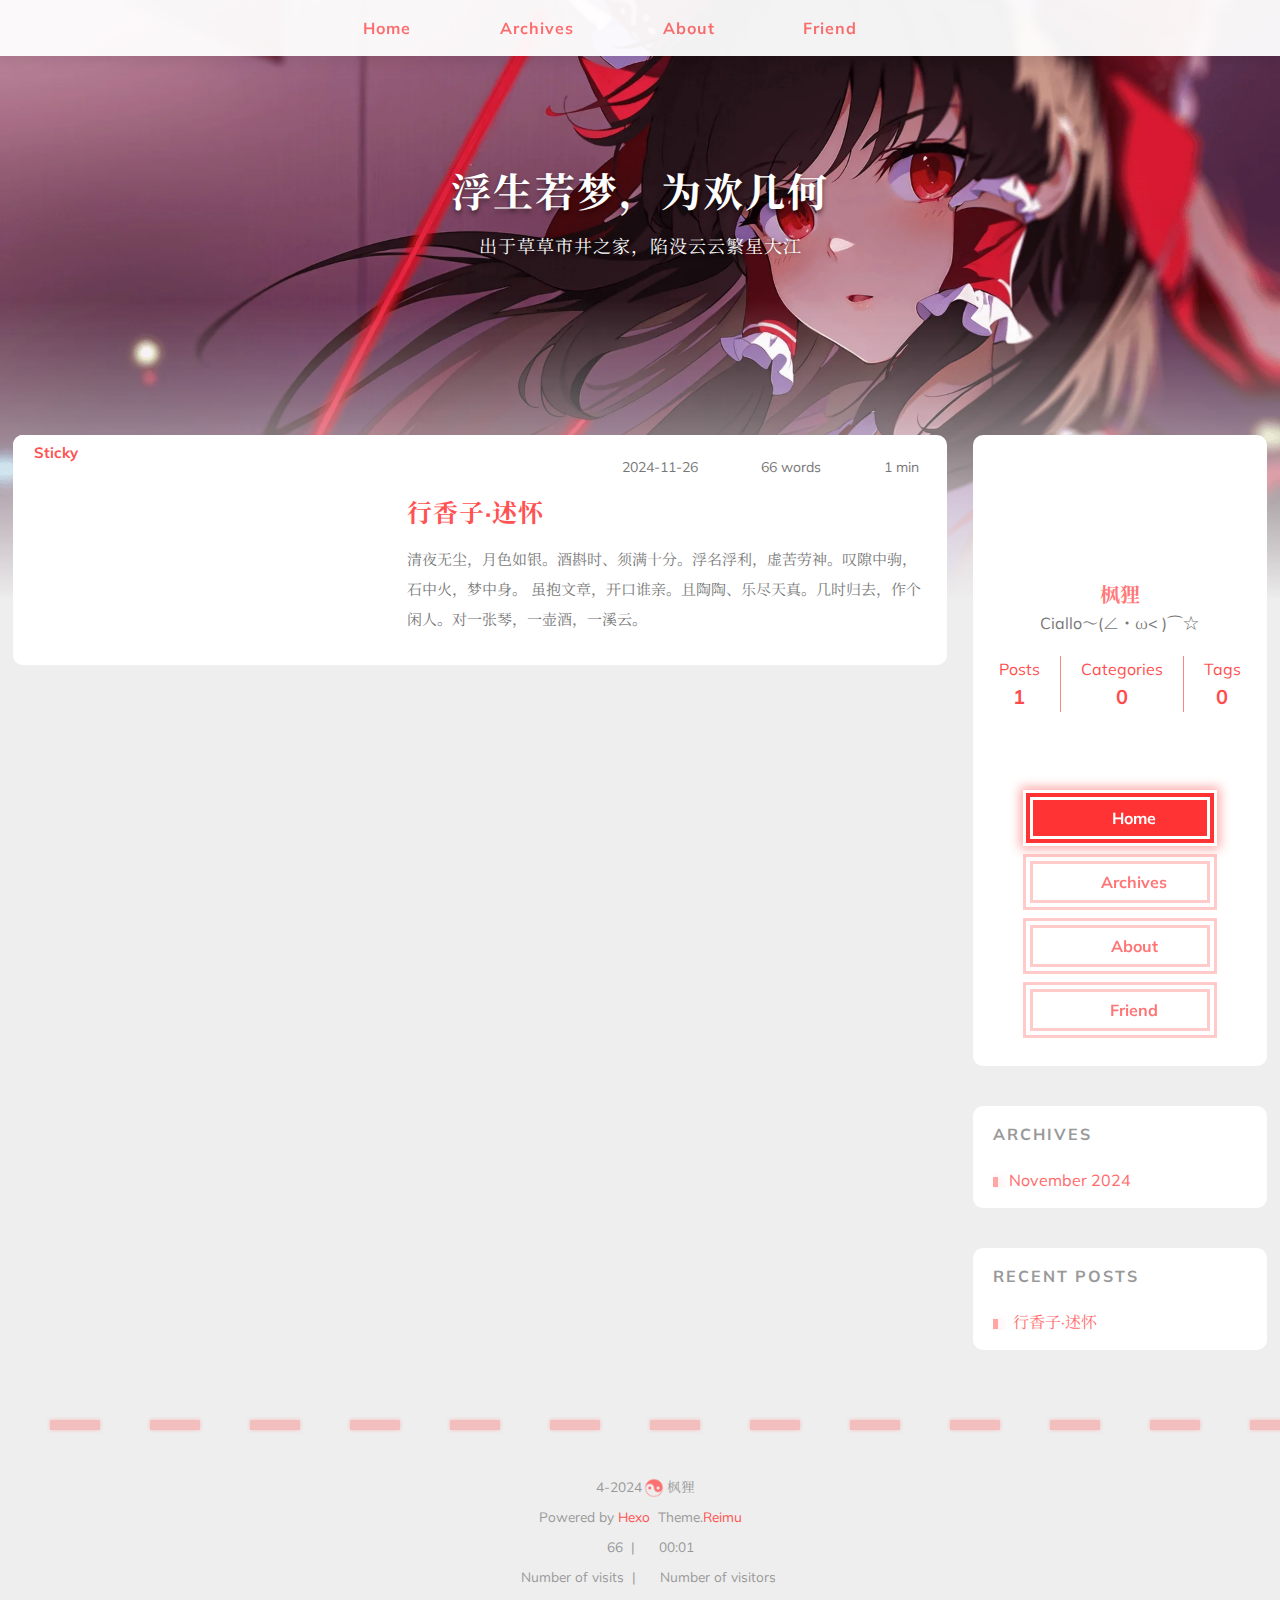
==== commit eab5eb7e: "Site updated: 2024-12-03 19:28:02" ====
--- a/index.html
+++ b/index.html
@@ -355,7 +355,7 @@
     
     <div>
       <span class="icon-copyright"></span>
-      2020-2024
+      4-2024
       <span class="footer-info-sep rotate"></span>
       枫狸
     </div>
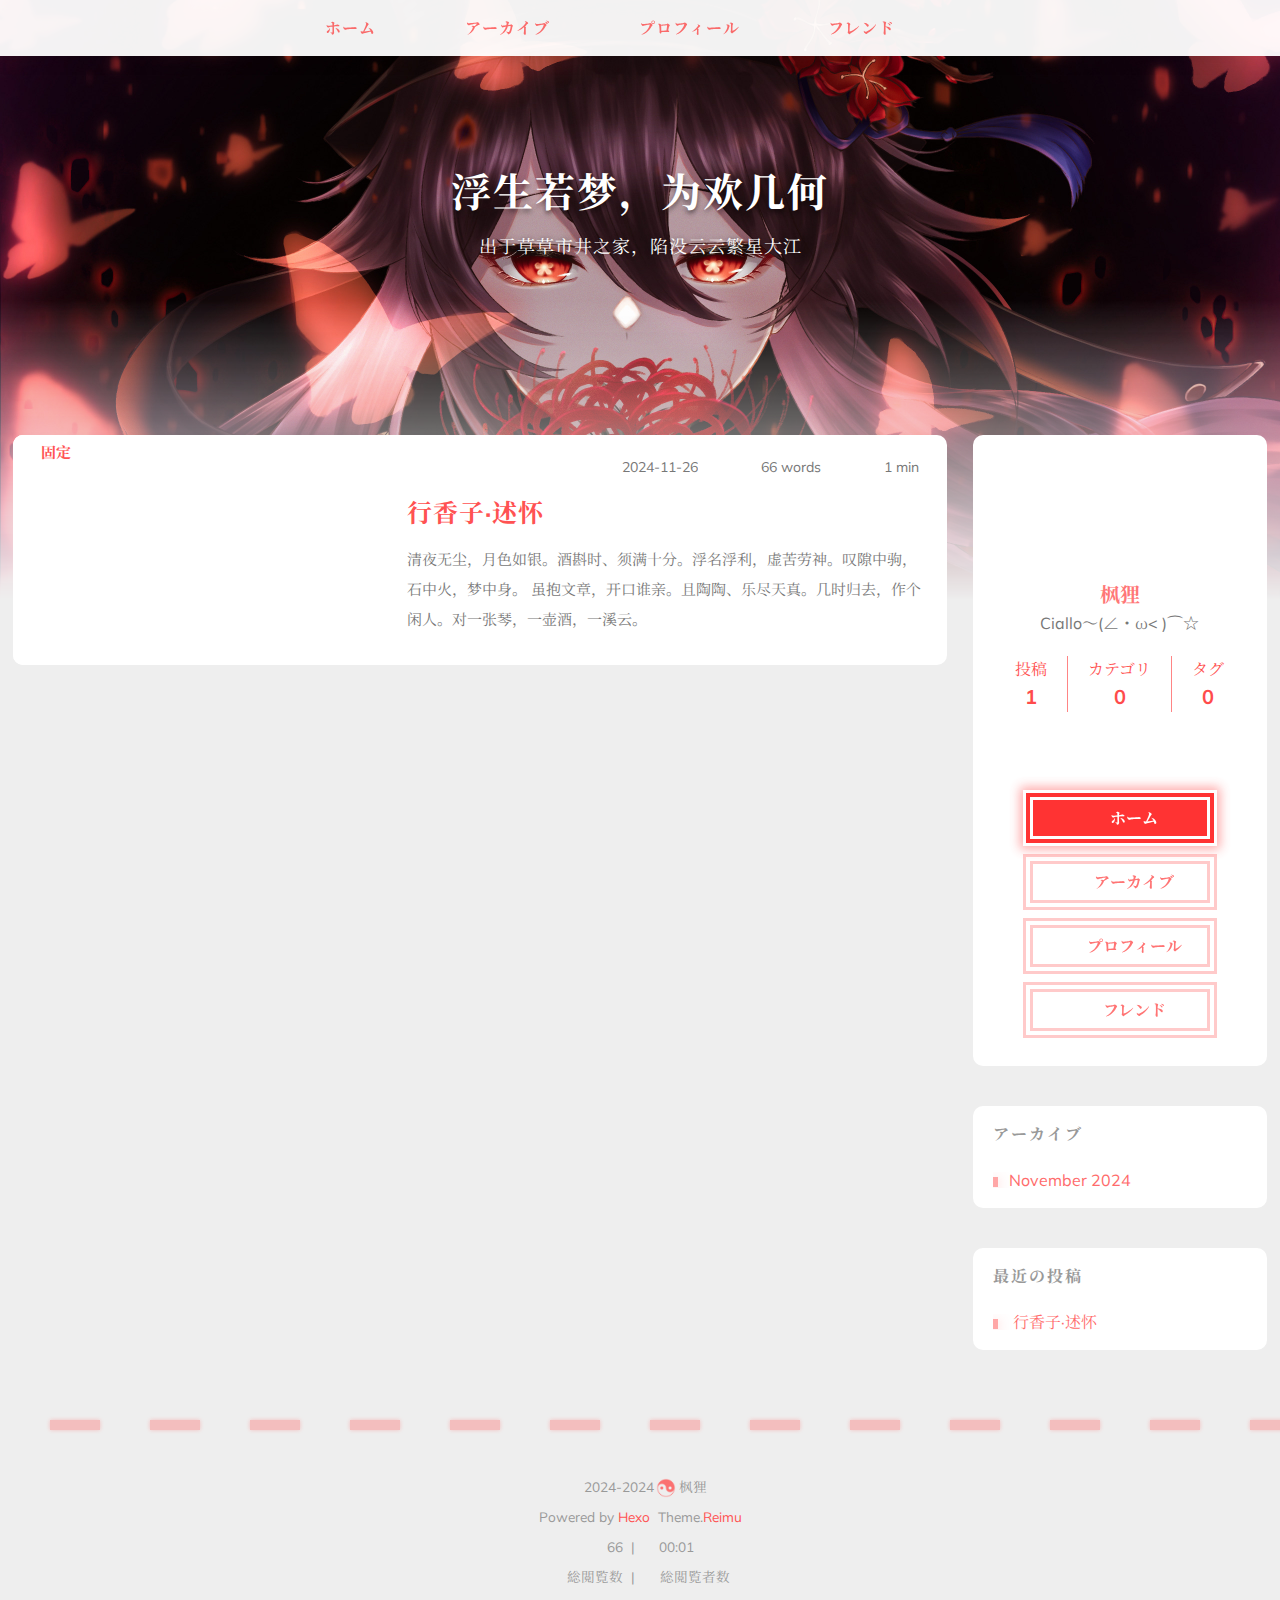
==== commit cfabd494: "Site updated: 2024-12-03 19:31:41" ====
--- a/index.html
+++ b/index.html
@@ -124,28 +124,28 @@
           <div class="main-nav-icon icon rotate">
             &#xe62b;
           </div>
-          <a class="main-nav-link" href="/">Home</a>
+          <a class="main-nav-link" href="/">ホーム</a>
         </span>
       
         <span class="main-nav-link-wrap">
           <div class="main-nav-icon icon rotate">
             &#xe62b;
           </div>
-          <a class="main-nav-link" href="/archives">Archives</a>
+          <a class="main-nav-link" href="/archives">アーカイブ</a>
         </span>
       
         <span class="main-nav-link-wrap">
           <div class="main-nav-icon icon rotate">
             &#xe62b;
           </div>
-          <a class="main-nav-link" href="/about">About</a>
+          <a class="main-nav-link" href="/about">プロフィール</a>
         </span>
       
         <span class="main-nav-link-wrap">
           <div class="main-nav-icon icon rotate">
             &#xe62b;
           </div>
-          <a class="main-nav-link" href="/friend">Friend</a>
+          <a class="main-nav-link" href="/friend">フレンド</a>
         </span>
       
     
@@ -153,7 +153,7 @@
   </nav>
   <nav id="sub-nav">
     
-      <a id="nav-rss-link" class="nav-icon" href="/atom.xml" title="RSS Feed" target="_blank"></a>
+      <a id="nav-rss-link" class="nav-icon" href="/atom.xml" title="RSSフィード" target="_blank"></a>
     
     
     
@@ -162,7 +162,7 @@
 <header id="header">
   
     
-      <img fetchpriority="high" src="/images/banner.webp" alt="">
+      <img fetchpriority="high" src="/images/hutao.jpg" alt="">
     
   
   <div id="header-outer">
@@ -198,7 +198,7 @@
       <a class="post-link" href="/2024/11/26/hello-world/" aria-label="行香子·述怀"></a>
     
     
-      <div class="post-sticky">Sticky</div>
+      <div class="post-sticky">固定</div>
     
     <div class="post-cover-left">
       
@@ -239,15 +239,15 @@
 </div>
 <div class="sidebar-state">
   <div class="sidebar-state-article">
-    <div>Posts</div>
+    <div>投稿</div>
     <div class="sidebar-state-number">1</div>
   </div>
   <div class="sidebar-state-category">
-    <div>Categories</div>
+    <div>カテゴリ</div>
     <div class="sidebar-state-number">0</div>
   </div>
   <div class="sidebar-state-tag">
-    <div>Tags</div>
+    <div>タグ</div>
     <div class="sidebar-state-number">0</div>
   </div>
 </div>
@@ -262,35 +262,35 @@
   
     
       <div class="sidebar-menu-link-wrap">
-        <a class="sidebar-menu-link-dummy" href="/" aria-label="Home"></a>
-        <div class="sidebar-menu-icon icon rotate">
-          &#xe62b;
-        </div>
-        <div class="sidebar-menu-link">Home</div>
-      </div>
-    
-      <div class="sidebar-menu-link-wrap">
-        <a class="sidebar-menu-link-dummy" href="/archives" aria-label="Archives"></a>
-        <div class="sidebar-menu-icon icon rotate">
-          &#xe62b;
-        </div>
-        <div class="sidebar-menu-link">Archives</div>
-      </div>
-    
-      <div class="sidebar-menu-link-wrap">
-        <a class="sidebar-menu-link-dummy" href="/about" aria-label="About"></a>
-        <div class="sidebar-menu-icon icon rotate">
-          &#xe62b;
-        </div>
-        <div class="sidebar-menu-link">About</div>
-      </div>
-    
-      <div class="sidebar-menu-link-wrap">
-        <a class="sidebar-menu-link-dummy" href="/friend" aria-label="Friend"></a>
-        <div class="sidebar-menu-icon icon rotate">
-          &#xe62b;
-        </div>
-        <div class="sidebar-menu-link">Friend</div>
+        <a class="sidebar-menu-link-dummy" href="/" aria-label="ホーム"></a>
+        <div class="sidebar-menu-icon icon rotate">
+          &#xe62b;
+        </div>
+        <div class="sidebar-menu-link">ホーム</div>
+      </div>
+    
+      <div class="sidebar-menu-link-wrap">
+        <a class="sidebar-menu-link-dummy" href="/archives" aria-label="アーカイブ"></a>
+        <div class="sidebar-menu-icon icon rotate">
+          &#xe62b;
+        </div>
+        <div class="sidebar-menu-link">アーカイブ</div>
+      </div>
+    
+      <div class="sidebar-menu-link-wrap">
+        <a class="sidebar-menu-link-dummy" href="/about" aria-label="プロフィール"></a>
+        <div class="sidebar-menu-icon icon rotate">
+          &#xe62b;
+        </div>
+        <div class="sidebar-menu-link">プロフィール</div>
+      </div>
+    
+      <div class="sidebar-menu-link-wrap">
+        <a class="sidebar-menu-link-dummy" href="/friend" aria-label="フレンド"></a>
+        <div class="sidebar-menu-icon icon rotate">
+          &#xe62b;
+        </div>
+        <div class="sidebar-menu-link">フレンド</div>
       </div>
     
   
@@ -315,7 +315,7 @@
       
   <div class="widget-wrapper">
     <div class="widget-wrap" data-aos="fade-up">
-      <h3 class="widget-title">Archives</h3>
+      <h3 class="widget-title">アーカイブ</h3>
       <div class="widget">
         <ul class="archive-list"><li class="archive-list-item"><a class="archive-list-link" href="/archives/2024/11/">November 2024</a></li></ul>
       </div>
@@ -327,7 +327,7 @@
       
   <div class="widget-wrapper">
     <div class="widget-wrap" data-aos="fade-up">
-      <h3 class="widget-title">Recent Posts</h3>
+      <h3 class="widget-title">最近の投稿</h3>
       <div class="widget">
         <ul>
           
@@ -355,7 +355,7 @@
     
     <div>
       <span class="icon-copyright"></span>
-      4-2024
+      2024-2024
       <span class="footer-info-sep rotate"></span>
       枫狸
     </div>
@@ -379,10 +379,10 @@
     
       <div>
         <span class="icon-eye"></span>
-        <span id="busuanzi_container_site_pv">Number of visits&nbsp;<span id="busuanzi_value_site_pv"></span></span>
+        <span id="busuanzi_container_site_pv">総閲覧数&nbsp;<span id="busuanzi_value_site_pv"></span></span>
         &nbsp;|&nbsp;
         <span class="icon-user"></span>
-        <span id="busuanzi_container_site_uv">Number of visitors&nbsp;<span id="busuanzi_value_site_uv"></span></span>
+        <span id="busuanzi_container_site_uv">総閲覧者数&nbsp;<span id="busuanzi_value_site_uv"></span></span>
       </div>
     
   </div>
@@ -406,15 +406,15 @@
 </div>
 <div class="sidebar-state">
   <div class="sidebar-state-article">
-    <div>Posts</div>
+    <div>投稿</div>
     <div class="sidebar-state-number">1</div>
   </div>
   <div class="sidebar-state-category">
-    <div>Categories</div>
+    <div>カテゴリ</div>
     <div class="sidebar-state-number">0</div>
   </div>
   <div class="sidebar-state-tag">
-    <div>Tags</div>
+    <div>タグ</div>
     <div class="sidebar-state-number">0</div>
   </div>
 </div>
@@ -429,35 +429,35 @@
   
     
       <div class="sidebar-menu-link-wrap">
-        <a class="sidebar-menu-link-dummy" href="/" aria-label="Home"></a>
-        <div class="sidebar-menu-icon icon rotate">
-          &#xe62b;
-        </div>
-        <div class="sidebar-menu-link">Home</div>
-      </div>
-    
-      <div class="sidebar-menu-link-wrap">
-        <a class="sidebar-menu-link-dummy" href="/archives" aria-label="Archives"></a>
-        <div class="sidebar-menu-icon icon rotate">
-          &#xe62b;
-        </div>
-        <div class="sidebar-menu-link">Archives</div>
-      </div>
-    
-      <div class="sidebar-menu-link-wrap">
-        <a class="sidebar-menu-link-dummy" href="/about" aria-label="About"></a>
-        <div class="sidebar-menu-icon icon rotate">
-          &#xe62b;
-        </div>
-        <div class="sidebar-menu-link">About</div>
-      </div>
-    
-      <div class="sidebar-menu-link-wrap">
-        <a class="sidebar-menu-link-dummy" href="/friend" aria-label="Friend"></a>
-        <div class="sidebar-menu-icon icon rotate">
-          &#xe62b;
-        </div>
-        <div class="sidebar-menu-link">Friend</div>
+        <a class="sidebar-menu-link-dummy" href="/" aria-label="ホーム"></a>
+        <div class="sidebar-menu-icon icon rotate">
+          &#xe62b;
+        </div>
+        <div class="sidebar-menu-link">ホーム</div>
+      </div>
+    
+      <div class="sidebar-menu-link-wrap">
+        <a class="sidebar-menu-link-dummy" href="/archives" aria-label="アーカイブ"></a>
+        <div class="sidebar-menu-icon icon rotate">
+          &#xe62b;
+        </div>
+        <div class="sidebar-menu-link">アーカイブ</div>
+      </div>
+    
+      <div class="sidebar-menu-link-wrap">
+        <a class="sidebar-menu-link-dummy" href="/about" aria-label="プロフィール"></a>
+        <div class="sidebar-menu-icon icon rotate">
+          &#xe62b;
+        </div>
+        <div class="sidebar-menu-link">プロフィール</div>
+      </div>
+    
+      <div class="sidebar-menu-link-wrap">
+        <a class="sidebar-menu-link-dummy" href="/friend" aria-label="フレンド"></a>
+        <div class="sidebar-menu-icon icon rotate">
+          &#xe62b;
+        </div>
+        <div class="sidebar-menu-link">フレンド</div>
       </div>
     
   
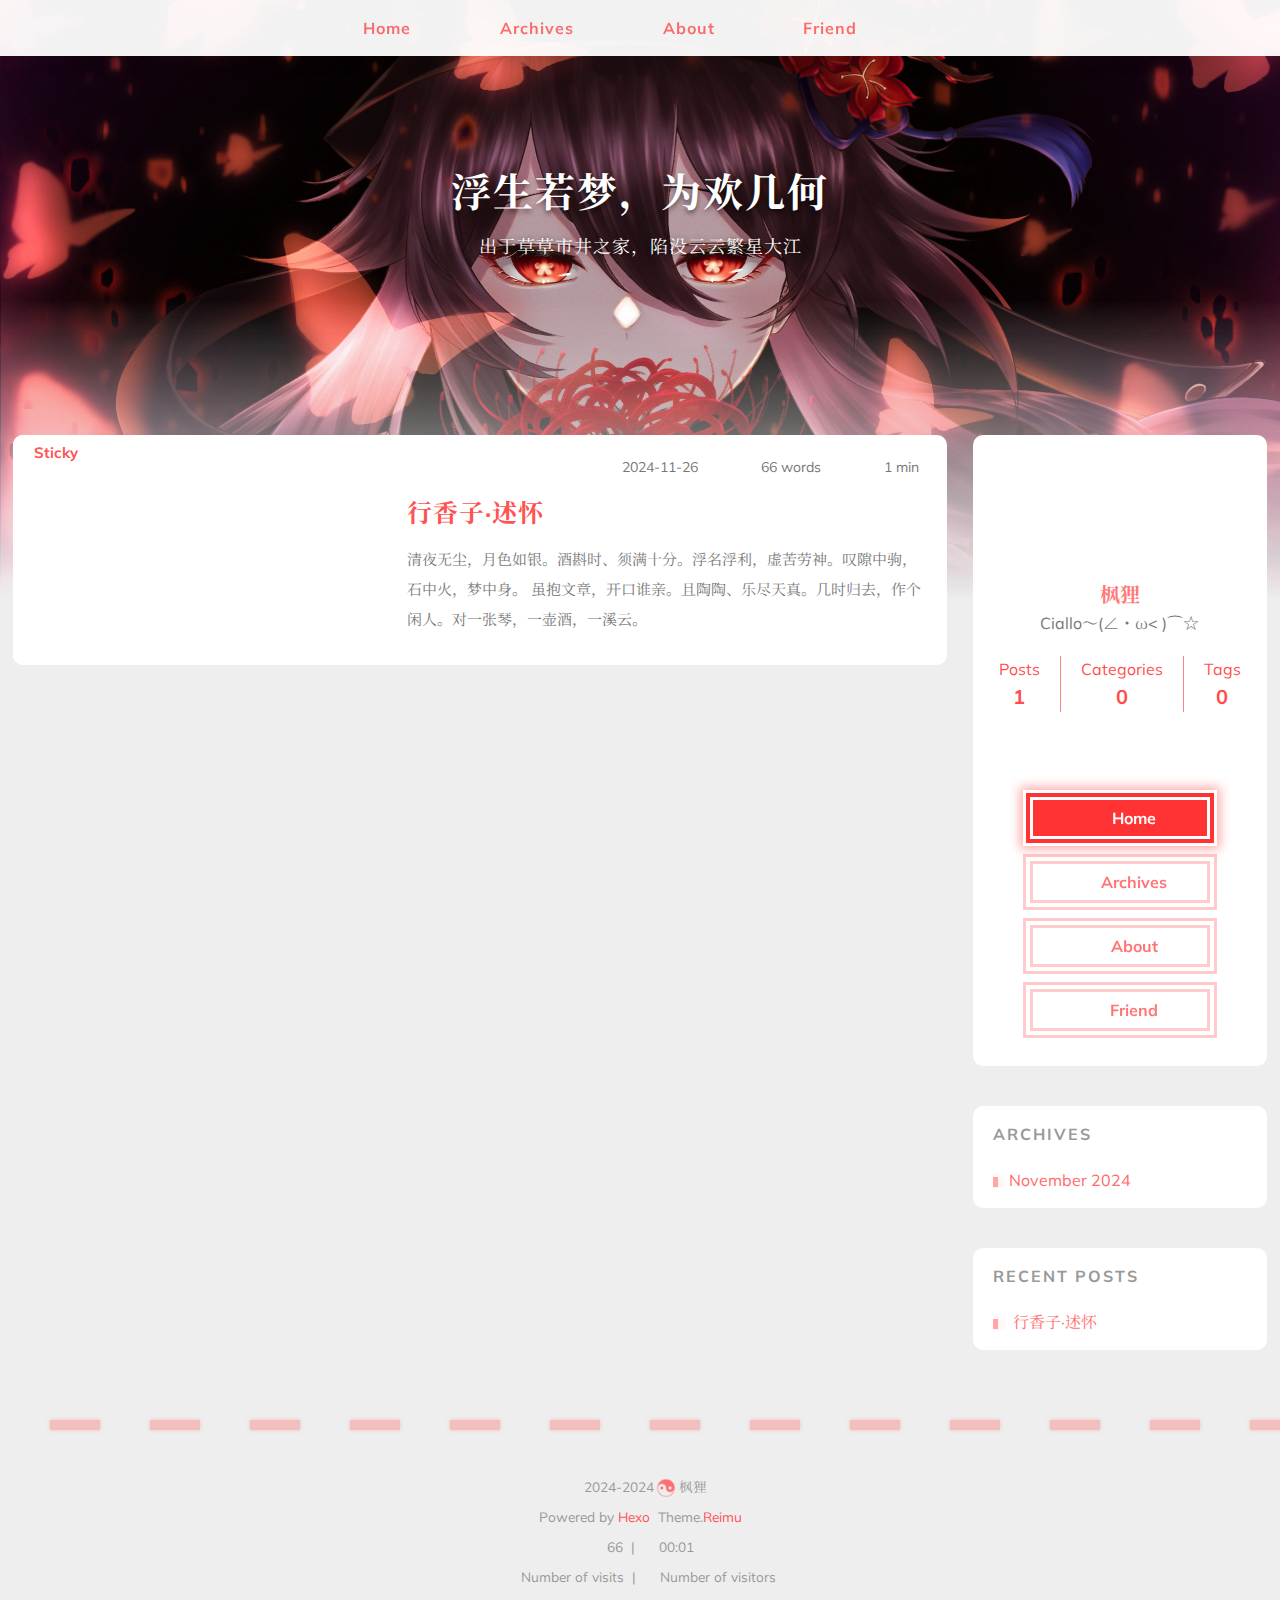
==== commit ea4ff0c7: "Site updated: 2024-12-04 22:35:07" ====
--- a/index.html
+++ b/index.html
@@ -124,28 +124,28 @@
           <div class="main-nav-icon icon rotate">
             &#xe62b;
           </div>
-          <a class="main-nav-link" href="/">ホーム</a>
+          <a class="main-nav-link" href="/">Home</a>
         </span>
       
         <span class="main-nav-link-wrap">
           <div class="main-nav-icon icon rotate">
             &#xe62b;
           </div>
-          <a class="main-nav-link" href="/archives">アーカイブ</a>
+          <a class="main-nav-link" href="/archives">Archives</a>
         </span>
       
         <span class="main-nav-link-wrap">
           <div class="main-nav-icon icon rotate">
             &#xe62b;
           </div>
-          <a class="main-nav-link" href="/about">プロフィール</a>
+          <a class="main-nav-link" href="/about">About</a>
         </span>
       
         <span class="main-nav-link-wrap">
           <div class="main-nav-icon icon rotate">
             &#xe62b;
           </div>
-          <a class="main-nav-link" href="/friend">フレンド</a>
+          <a class="main-nav-link" href="/friend">Friend</a>
         </span>
       
     
@@ -153,7 +153,7 @@
   </nav>
   <nav id="sub-nav">
     
-      <a id="nav-rss-link" class="nav-icon" href="/atom.xml" title="RSSフィード" target="_blank"></a>
+      <a id="nav-rss-link" class="nav-icon" href="/atom.xml" title="RSS Feed" target="_blank"></a>
     
     
     
@@ -198,7 +198,7 @@
       <a class="post-link" href="/2024/11/26/hello-world/" aria-label="行香子·述怀"></a>
     
     
-      <div class="post-sticky">固定</div>
+      <div class="post-sticky">Sticky</div>
     
     <div class="post-cover-left">
       
@@ -239,22 +239,22 @@
 </div>
 <div class="sidebar-state">
   <div class="sidebar-state-article">
-    <div>投稿</div>
+    <div>Posts</div>
     <div class="sidebar-state-number">1</div>
   </div>
   <div class="sidebar-state-category">
-    <div>カテゴリ</div>
+    <div>Categories</div>
     <div class="sidebar-state-number">0</div>
   </div>
   <div class="sidebar-state-tag">
-    <div>タグ</div>
+    <div>Tags</div>
     <div class="sidebar-state-number">0</div>
   </div>
 </div>
 <div class="sidebar-social">
   
     <div class="icon-twitter sidebar-social-icon">
-      <a href=https://x.com/DeityBreeze itemprop="url" target="_blank" aria-label="twitter" rel="noopener external nofollow noreferrer"></a>
+      <a href=https://x.com/Immortal_Breeze itemprop="url" target="_blank" aria-label="twitter" rel="noopener external nofollow noreferrer"></a>
     </div>
   
 </div>
@@ -262,35 +262,35 @@
   
     
       <div class="sidebar-menu-link-wrap">
-        <a class="sidebar-menu-link-dummy" href="/" aria-label="ホーム"></a>
-        <div class="sidebar-menu-icon icon rotate">
-          &#xe62b;
-        </div>
-        <div class="sidebar-menu-link">ホーム</div>
-      </div>
-    
-      <div class="sidebar-menu-link-wrap">
-        <a class="sidebar-menu-link-dummy" href="/archives" aria-label="アーカイブ"></a>
-        <div class="sidebar-menu-icon icon rotate">
-          &#xe62b;
-        </div>
-        <div class="sidebar-menu-link">アーカイブ</div>
-      </div>
-    
-      <div class="sidebar-menu-link-wrap">
-        <a class="sidebar-menu-link-dummy" href="/about" aria-label="プロフィール"></a>
-        <div class="sidebar-menu-icon icon rotate">
-          &#xe62b;
-        </div>
-        <div class="sidebar-menu-link">プロフィール</div>
-      </div>
-    
-      <div class="sidebar-menu-link-wrap">
-        <a class="sidebar-menu-link-dummy" href="/friend" aria-label="フレンド"></a>
-        <div class="sidebar-menu-icon icon rotate">
-          &#xe62b;
-        </div>
-        <div class="sidebar-menu-link">フレンド</div>
+        <a class="sidebar-menu-link-dummy" href="/" aria-label="Home"></a>
+        <div class="sidebar-menu-icon icon rotate">
+          &#xe62b;
+        </div>
+        <div class="sidebar-menu-link">Home</div>
+      </div>
+    
+      <div class="sidebar-menu-link-wrap">
+        <a class="sidebar-menu-link-dummy" href="/archives" aria-label="Archives"></a>
+        <div class="sidebar-menu-icon icon rotate">
+          &#xe62b;
+        </div>
+        <div class="sidebar-menu-link">Archives</div>
+      </div>
+    
+      <div class="sidebar-menu-link-wrap">
+        <a class="sidebar-menu-link-dummy" href="/about" aria-label="About"></a>
+        <div class="sidebar-menu-icon icon rotate">
+          &#xe62b;
+        </div>
+        <div class="sidebar-menu-link">About</div>
+      </div>
+    
+      <div class="sidebar-menu-link-wrap">
+        <a class="sidebar-menu-link-dummy" href="/friend" aria-label="Friend"></a>
+        <div class="sidebar-menu-icon icon rotate">
+          &#xe62b;
+        </div>
+        <div class="sidebar-menu-link">Friend</div>
       </div>
     
   
@@ -315,7 +315,7 @@
       
   <div class="widget-wrapper">
     <div class="widget-wrap" data-aos="fade-up">
-      <h3 class="widget-title">アーカイブ</h3>
+      <h3 class="widget-title">Archives</h3>
       <div class="widget">
         <ul class="archive-list"><li class="archive-list-item"><a class="archive-list-link" href="/archives/2024/11/">November 2024</a></li></ul>
       </div>
@@ -327,7 +327,7 @@
       
   <div class="widget-wrapper">
     <div class="widget-wrap" data-aos="fade-up">
-      <h3 class="widget-title">最近の投稿</h3>
+      <h3 class="widget-title">Recent Posts</h3>
       <div class="widget">
         <ul>
           
@@ -379,10 +379,10 @@
     
       <div>
         <span class="icon-eye"></span>
-        <span id="busuanzi_container_site_pv">総閲覧数&nbsp;<span id="busuanzi_value_site_pv"></span></span>
+        <span id="busuanzi_container_site_pv">Number of visits&nbsp;<span id="busuanzi_value_site_pv"></span></span>
         &nbsp;|&nbsp;
         <span class="icon-user"></span>
-        <span id="busuanzi_container_site_uv">総閲覧者数&nbsp;<span id="busuanzi_value_site_uv"></span></span>
+        <span id="busuanzi_container_site_uv">Number of visitors&nbsp;<span id="busuanzi_value_site_uv"></span></span>
       </div>
     
   </div>
@@ -406,22 +406,22 @@
 </div>
 <div class="sidebar-state">
   <div class="sidebar-state-article">
-    <div>投稿</div>
+    <div>Posts</div>
     <div class="sidebar-state-number">1</div>
   </div>
   <div class="sidebar-state-category">
-    <div>カテゴリ</div>
+    <div>Categories</div>
     <div class="sidebar-state-number">0</div>
   </div>
   <div class="sidebar-state-tag">
-    <div>タグ</div>
+    <div>Tags</div>
     <div class="sidebar-state-number">0</div>
   </div>
 </div>
 <div class="sidebar-social">
   
     <div class="icon-twitter sidebar-social-icon">
-      <a href=https://x.com/DeityBreeze itemprop="url" target="_blank" aria-label="twitter" rel="noopener external nofollow noreferrer"></a>
+      <a href=https://x.com/Immortal_Breeze itemprop="url" target="_blank" aria-label="twitter" rel="noopener external nofollow noreferrer"></a>
     </div>
   
 </div>
@@ -429,35 +429,35 @@
   
     
       <div class="sidebar-menu-link-wrap">
-        <a class="sidebar-menu-link-dummy" href="/" aria-label="ホーム"></a>
-        <div class="sidebar-menu-icon icon rotate">
-          &#xe62b;
-        </div>
-        <div class="sidebar-menu-link">ホーム</div>
-      </div>
-    
-      <div class="sidebar-menu-link-wrap">
-        <a class="sidebar-menu-link-dummy" href="/archives" aria-label="アーカイブ"></a>
-        <div class="sidebar-menu-icon icon rotate">
-          &#xe62b;
-        </div>
-        <div class="sidebar-menu-link">アーカイブ</div>
-      </div>
-    
-      <div class="sidebar-menu-link-wrap">
-        <a class="sidebar-menu-link-dummy" href="/about" aria-label="プロフィール"></a>
-        <div class="sidebar-menu-icon icon rotate">
-          &#xe62b;
-        </div>
-        <div class="sidebar-menu-link">プロフィール</div>
-      </div>
-    
-      <div class="sidebar-menu-link-wrap">
-        <a class="sidebar-menu-link-dummy" href="/friend" aria-label="フレンド"></a>
-        <div class="sidebar-menu-icon icon rotate">
-          &#xe62b;
-        </div>
-        <div class="sidebar-menu-link">フレンド</div>
+        <a class="sidebar-menu-link-dummy" href="/" aria-label="Home"></a>
+        <div class="sidebar-menu-icon icon rotate">
+          &#xe62b;
+        </div>
+        <div class="sidebar-menu-link">Home</div>
+      </div>
+    
+      <div class="sidebar-menu-link-wrap">
+        <a class="sidebar-menu-link-dummy" href="/archives" aria-label="Archives"></a>
+        <div class="sidebar-menu-icon icon rotate">
+          &#xe62b;
+        </div>
+        <div class="sidebar-menu-link">Archives</div>
+      </div>
+    
+      <div class="sidebar-menu-link-wrap">
+        <a class="sidebar-menu-link-dummy" href="/about" aria-label="About"></a>
+        <div class="sidebar-menu-icon icon rotate">
+          &#xe62b;
+        </div>
+        <div class="sidebar-menu-link">About</div>
+      </div>
+    
+      <div class="sidebar-menu-link-wrap">
+        <a class="sidebar-menu-link-dummy" href="/friend" aria-label="Friend"></a>
+        <div class="sidebar-menu-icon icon rotate">
+          &#xe62b;
+        </div>
+        <div class="sidebar-menu-link">Friend</div>
       </div>
     
   
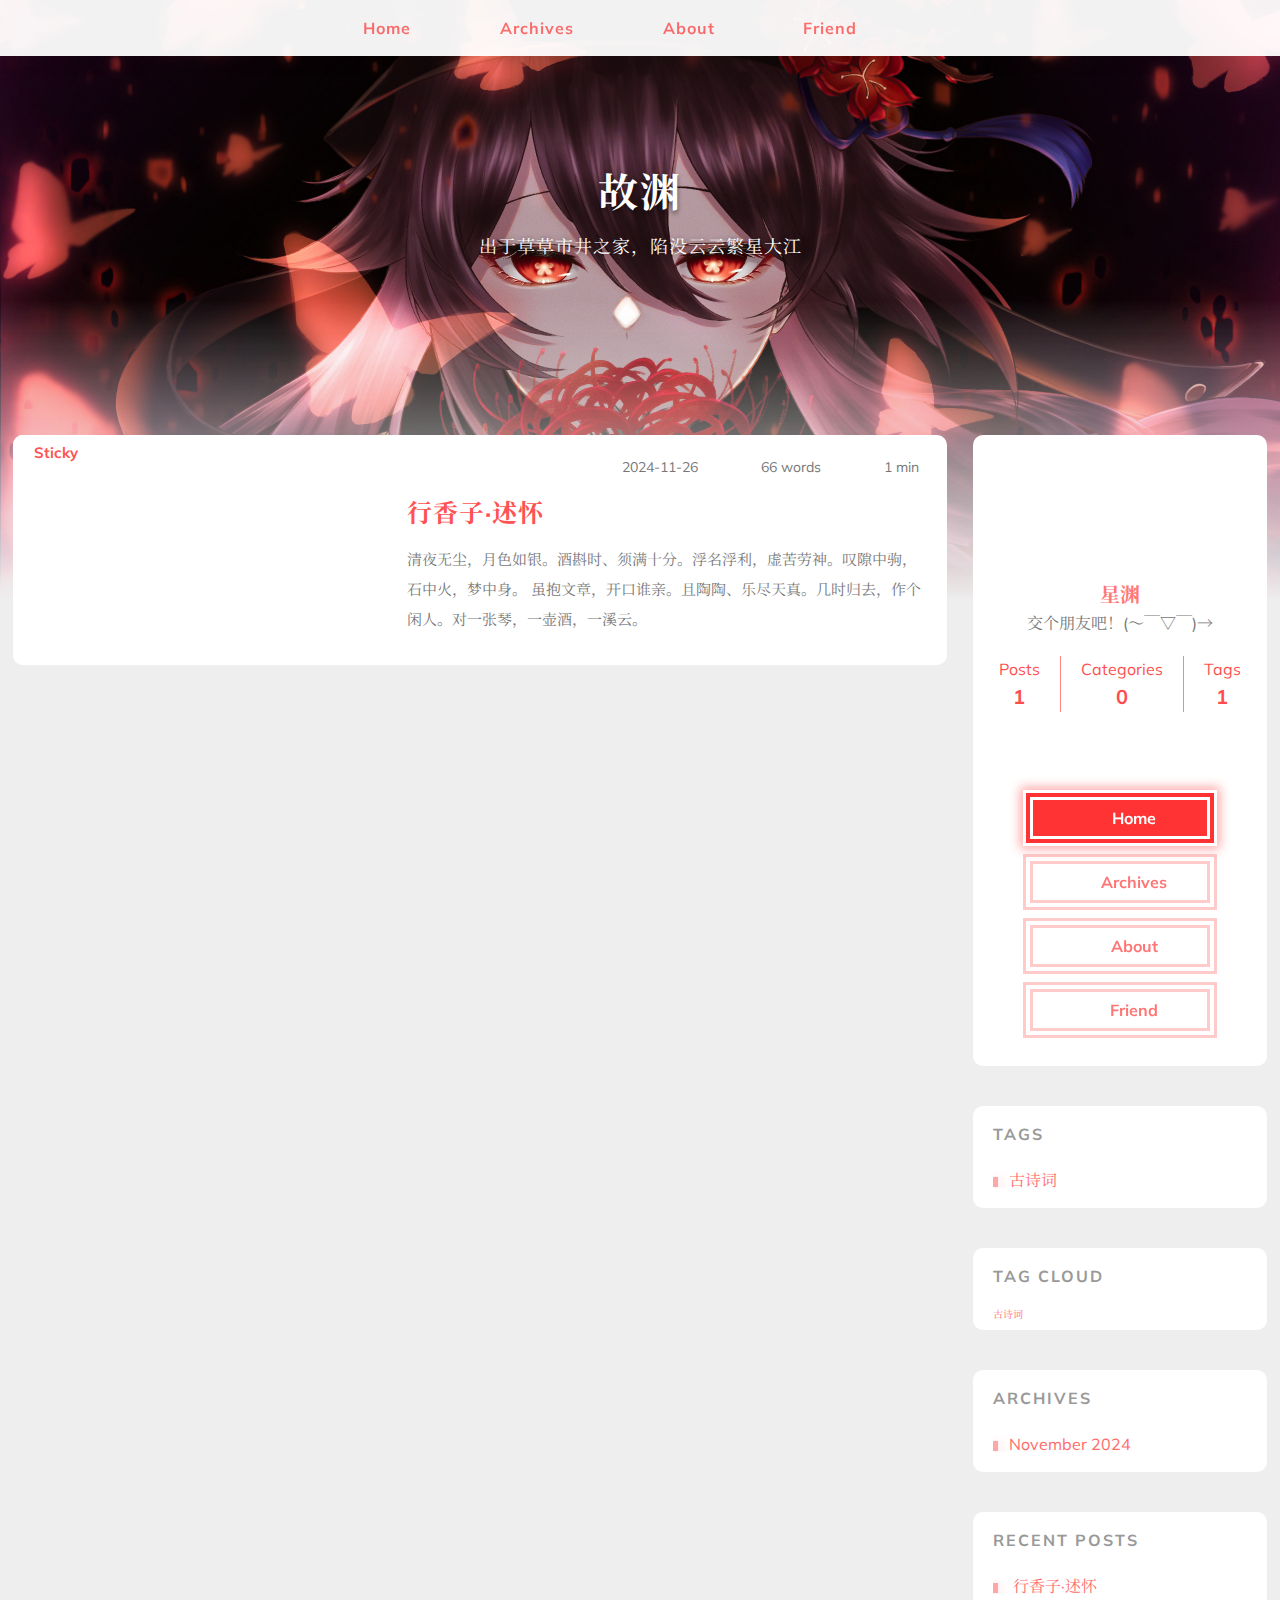
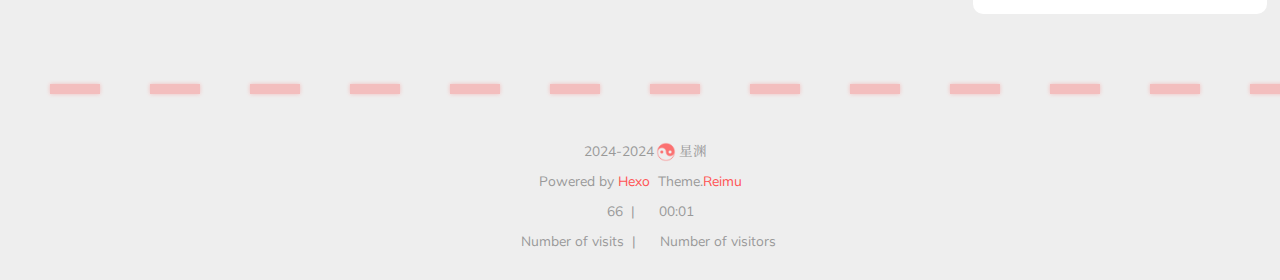
==== commit f8697ea3: "Site updated: 2024-12-21 18:41:17" ====
--- a/index.html
+++ b/index.html
@@ -1,6 +1,6 @@
 
   <!DOCTYPE html>
-  <html lang="zn-CN"  >
+  <html lang="en"  >
   <head>
   <meta charset="utf-8">
   
@@ -15,7 +15,7 @@
   
   <title>
     
-    浮生若梦，为欢几何
+    故渊
   </title>
   <meta name="viewport" content="width=device-width, initial-scale=1, shrink-to-fit=no">
   <link rel="preconnect" href="https://fonts.gstatic.com/" crossorigin><link rel="preload" as="style" href="https://fonts.googleapis.com/css?family=Mulish:400,400italic,700,700italic%7CNoto%20Serif%20SC:400,400italic,700,700italic&display=swap"><link rel="stylesheet" href="https://fonts.googleapis.com/css?family=Mulish:400,400italic,700,700italic%7CNoto%20Serif%20SC:400,400italic,700,700italic&display=swap" media="print" onload="this.media&#x3D;&#39;all&#39;">
@@ -28,21 +28,21 @@
 
   
   
-    <meta name="description" content="Ciallo～(∠・ω&lt; )⌒☆">
+    <meta name="description" content="交个朋友吧！(～￣▽￣)→">
 <meta property="og:type" content="website">
-<meta property="og:title" content="浮生若梦，为欢几何">
+<meta property="og:title" content="故渊">
 <meta property="og:url" content="https://youth-maple.github.io/index.html">
-<meta property="og:site_name" content="浮生若梦，为欢几何">
-<meta property="og:description" content="Ciallo～(∠・ω&lt; )⌒☆">
-<meta property="og:locale" content="zn_CN">
+<meta property="og:site_name" content="故渊">
+<meta property="og:description" content="交个朋友吧！(～￣▽￣)→">
+<meta property="og:locale" content="en_US">
 <meta property="og:image" content="https://youth-maple.github.io/images/banner.webp">
-<meta property="article:author" content="枫狸">
-<meta property="article:tag" content="闲心，梦游，不知归处，愿还于吾乡">
+<meta property="article:author" content="星渊">
+<meta property="article:tag" content="兴趣、二次元、生活">
 <meta name="twitter:card" content="summary">
 <meta name="twitter:image" content="https://youth-maple.github.io/images/banner.webp">
   
   
-    <link rel="alternate" href="/atom.xml" title="浮生若梦，为欢几何" type="application/atom+xml">
+    <link rel="alternate" href="/atom.xml" title="故渊" type="application/atom+xml">
   
   
     <link rel="shortcut icon" href="/images/%E8%8C%89%E8%8E%89.ico">
@@ -171,7 +171,7 @@
         
         
           <a href="/" id="logo">
-            <h1 data-aos="slide-up">浮生若梦，为欢几何</h1>
+            <h1 data-aos="slide-up">故渊</h1>
           </a>
         
       
@@ -233,9 +233,9 @@
     <div class="sidebar-wrap" data-aos="fade-up">
       
         <div class="sidebar-author">
-  <img data-src="/avatar/%E5%B0%8F%E4%B8%9B%E9%9B%A8.jpg" data-sizes="auto" alt="枫狸" class="lazyload">
-  <div class="sidebar-author-name">枫狸</div>
-  <div class="sidebar-description">Ciallo～(∠・ω&lt; )⌒☆</div>
+  <img data-src="/avatar/%E5%B0%8F%E4%B8%9B%E9%9B%A8.jpg" data-sizes="auto" alt="星渊" class="lazyload">
+  <div class="sidebar-author-name">星渊</div>
+  <div class="sidebar-description">交个朋友吧！(～￣▽￣)→</div>
 </div>
 <div class="sidebar-state">
   <div class="sidebar-state-article">
@@ -248,7 +248,7 @@
   </div>
   <div class="sidebar-state-tag">
     <div>Tags</div>
-    <div class="sidebar-state-number">0</div>
+    <div class="sidebar-state-number">1</div>
   </div>
 </div>
 <div class="sidebar-social">
@@ -307,9 +307,27 @@
 
     
       
-
-    
-      
+  <div class="widget-wrapper">
+    <div class="widget-wrap" data-aos="fade-up">
+      <h3 class="widget-title">Tags</h3>
+      <div class="widget">
+        <ul class="tag-list" itemprop="keywords"><li class="tag-list-item"><a class="tag-list-link" href="/tags/%E5%8F%A4%E8%AF%97%E8%AF%8D/" rel="tag">古诗词</a></li></ul>
+      </div>
+    </div>
+  </div>
+
+
+    
+      
+  <div class="widget-wrapper">
+    <div class="widget-wrap" data-aos="fade-up">
+      <h3 class="widget-title">Tag Cloud</h3>
+      <div class="widget tagcloud">
+        <a href="/tags/%E5%8F%A4%E8%AF%97%E8%AF%8D/" style="font-size: 10px;">古诗词</a>
+      </div>
+    </div>
+  </div>
+
 
     
       
@@ -357,7 +375,7 @@
       <span class="icon-copyright"></span>
       2024-2024
       <span class="footer-info-sep rotate"></span>
-      枫狸
+      星渊
     </div>
     
       <div>
@@ -400,9 +418,9 @@
   <div class="sidebar-wrap">
     
       <div class="sidebar-author">
-  <img data-src="/avatar/%E5%B0%8F%E4%B8%9B%E9%9B%A8.jpg" data-sizes="auto" alt="枫狸" class="lazyload">
-  <div class="sidebar-author-name">枫狸</div>
-  <div class="sidebar-description">Ciallo～(∠・ω&lt; )⌒☆</div>
+  <img data-src="/avatar/%E5%B0%8F%E4%B8%9B%E9%9B%A8.jpg" data-sizes="auto" alt="星渊" class="lazyload">
+  <div class="sidebar-author-name">星渊</div>
+  <div class="sidebar-description">交个朋友吧！(～￣▽￣)→</div>
 </div>
 <div class="sidebar-state">
   <div class="sidebar-state-article">
@@ -415,7 +433,7 @@
   </div>
   <div class="sidebar-state-tag">
     <div>Tags</div>
-    <div class="sidebar-state-number">0</div>
+    <div class="sidebar-state-number">1</div>
   </div>
 </div>
 <div class="sidebar-social">
